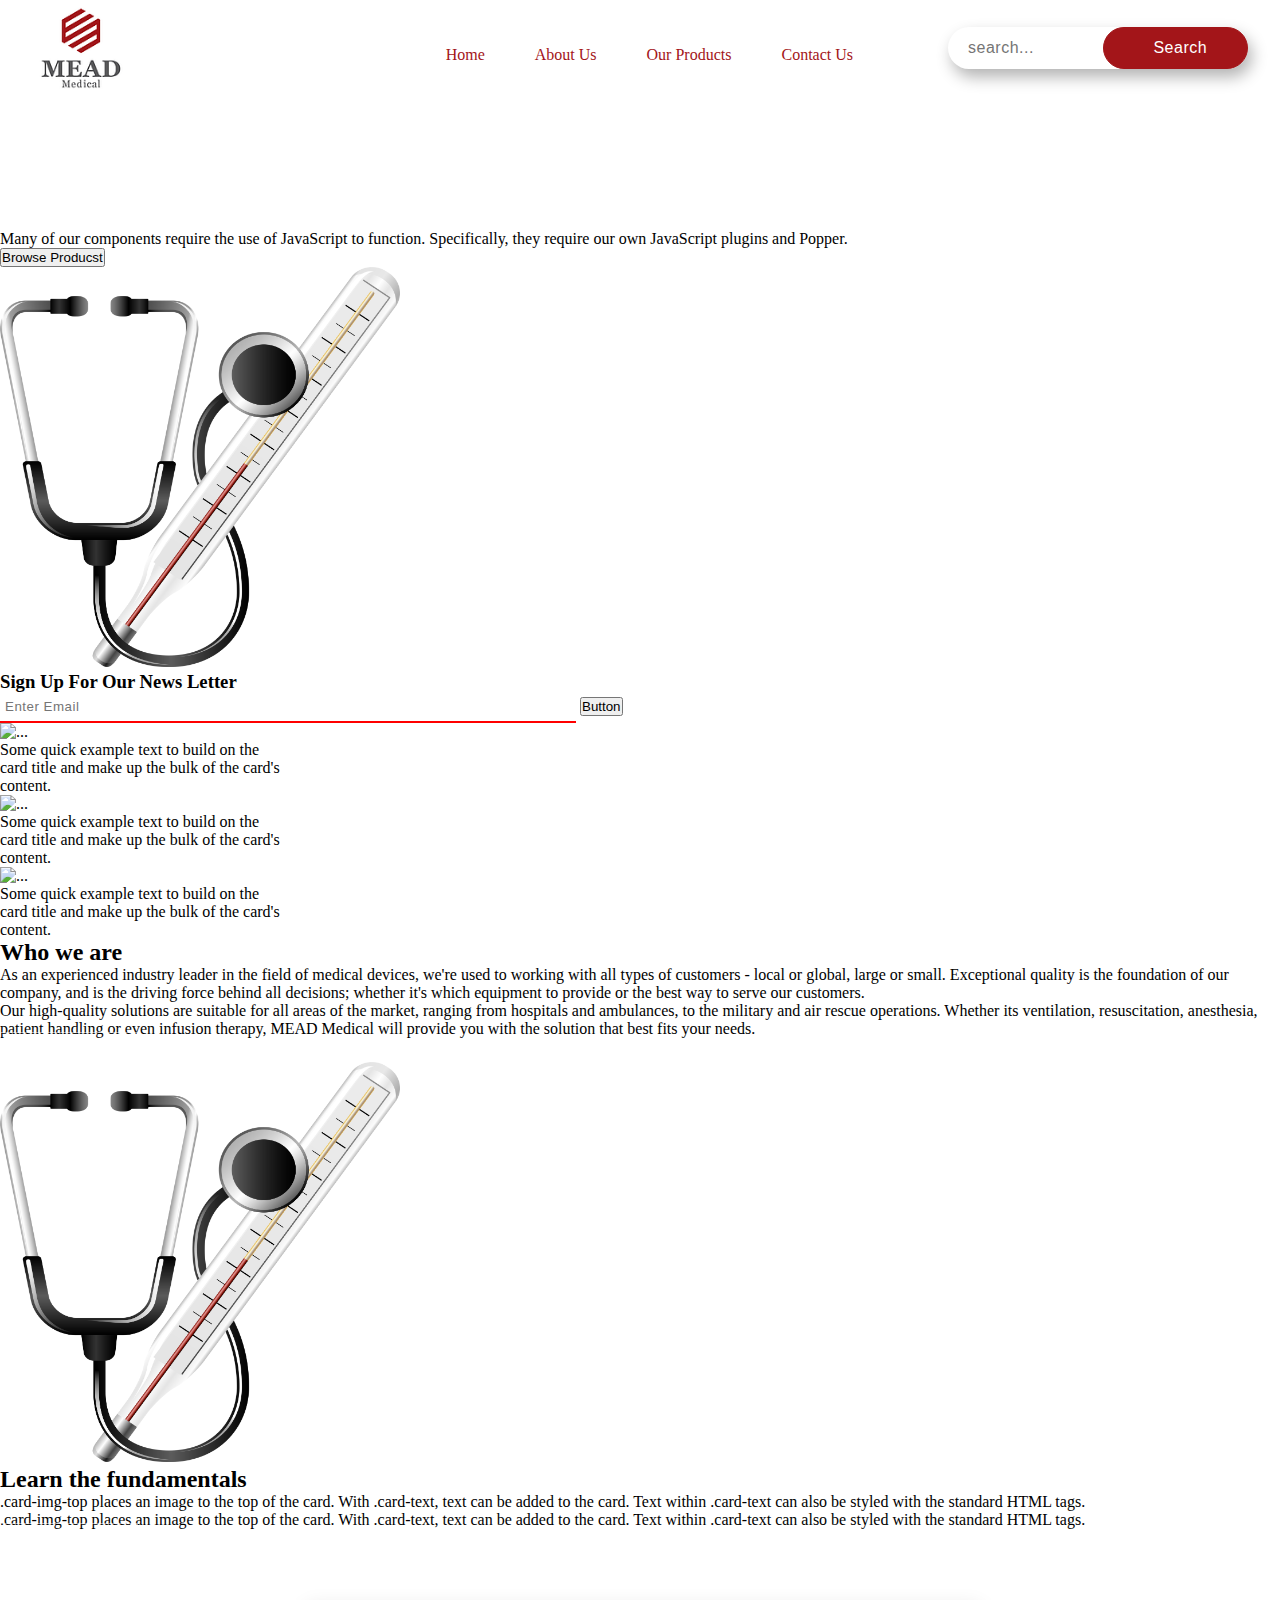
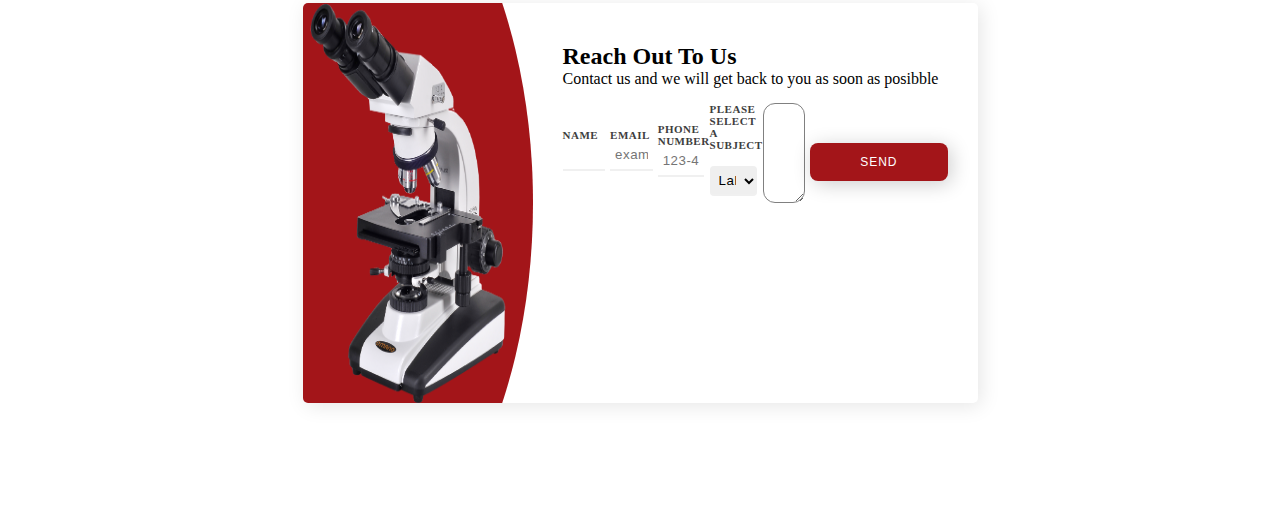
==== index.html @ 1d2eaaf6 "header completed" ====
<!DOCTYPE html>
<html lang="en">
  <head>
    <meta charset="UTF-8" />
    <meta http-equiv="X-UA-Compatible" content="IE=edge" />
    <meta name="viewport" content="width=device-width, initial-scale=1.0" />
    <link
      href="https://cdn.jsdelivr.net/npm/bootstrap@5.1.3/dist/css/bootstrap.min.css"
      rel="stylesheet"
      integrity="sha384-1BmE4kWBq78iYhFldvKuhfTAU6auU8tT94WrHftjDbrCEXSU1oBoqyl2QvZ6jIW3"
      crossorigin="anonymous"
    />
    <link rel="stylesheet" href="style.css" />
    <title>MEAD Medical</title>
  </head>
  <body>
    <div class="flex-row">
      <header>
        <img class="logo" src="mead-logo.webp" alt="" />
        <nav>
          <ul>
            <li>
              <a href="#" title="Hotels">Home</a>
            </li>
            <li>
              <a href="#" title="Flights">About Us</a>
            </li>
            <li>
              <a href="#" title="Tours">Our Products</a>
            </li>
            <li>
              <a href="#" title="Tours">Contact Us</a>
            </li>
          </ul>
          <form class="flex-form">
            <label for="from">
              <i class="ion-location"></i>
            </label>
            <input type="search" placeholder="search..." />
            <input type="submit" value="Search" />
          </form>
        </nav>
      </header>
    </div>

    <!-- <nav class="navbar navbar-expand-lg bg-dark py-1">
      <div class="container">
        
      
        <div class="collapse navbar-collapse" id="navmenu">
          <ul class="navbar-nav ms-auto mx-5 nav-bold">
            <li class="nav-item">
              <a href="#" class="nav-link">Home</a>
            </li>
            <li class="nav-item">
              <a href="#" class="nav-link">Our Product</a>
            </li>
            <li class="nav-item">
              <a href="#" class="nav-link">About Us</a>
            </li>
            <li class="nav-item">
              <a href="#" class="nav-link">Contact Us</a>
            </li>
          </ul>
        </div>
      </div>
    </nav> -->

    <section
      class="bg-dark text-light p-5 p-lg-0 pt-lg-5 text-center text-sm-start"
    >
      <div class="container">
        <div class="d-sm-flex align-items-center justify-content-between">
          <div>
            <h1>
              The leading provider of emergency and diagnostic medical solutions
              in the UAE.
            </h1>
            <p class="lead my-4">
              Many of our components require the use of JavaScript to function.
              Specifically, they require our own JavaScript plugins and Popper.
            </p>
            <button class="btn-primary btn-lg">Browse Producst</button>
          </div>
          <img
            class="img-fluid d-sm-block d-none"
            src="stethoscope.png"
            alt=""
          />
        </div>
      </div>
    </section>

    <section class="bg-primary text-light p-5">
      <div class="container">
        <div class="d-md-flex justify-content-between align-items-center">
          <h3 class="mb-3 md-md-0">Sign Up For Our News Letter</h3>
          <div class="input-group bg-dark btn-lg news-input">
            <input
              type="text"
              class="form-control"
              placeholder="Enter Email"
              aria-label="Recipient's username"
              aria-describedby="button-addon2"
            />
            <button
              class="btn btn-outline-secondary"
              type="button"
              id="button-addon2"
            >
              Button
            </button>
          </div>
        </div>
      </div>
    </section>

    <section class="p-5">
      <div class="d container">
        <div class="d row text-center g-4">
          <div class="d col-md">
            <div class="card" style="width: 18rem">
              <img src="..." class="card-img-top" alt="..." />
              <div class="card-body">
                <p class="card-text">
                  Some quick example text to build on the card title and make up
                  the bulk of the card's content.
                </p>
              </div>
            </div>
          </div>
          <div class="d col-md">
            <div class="card" style="width: 18rem">
              <img src="..." class="card-img-top" alt="..." />
              <div class="card-body">
                <p class="card-text">
                  Some quick example text to build on the card title and make up
                  the bulk of the card's content.
                </p>
              </div>
            </div>
          </div>
          <div class="d col-md">
            <div class="card" style="width: 18rem">
              <img src="..." class="card-img-top" alt="..." />
              <div class="card-body">
                <p class="card-text">
                  Some quick example text to build on the card title and make up
                  the bulk of the card's content.
                </p>
              </div>
            </div>
          </div>
        </div>
      </div>
    </section>

    <section class="p-5">
      <div class="container">
        <div class="row align-items-center text-center justify-content-between">
          <div class="col-md p-5">
            <h2>Who we are</h2>
            <p class="lead">
              As an experienced industry leader in the field of medical devices,
              we're used to working with all types of customers - local or
              global, large or small. Exceptional quality is the foundation of
              our company, and is the driving force behind all decisions;
              whether it's which equipment to provide or the best way to serve
              our customers.
            </p>
            <p class="lead">
              Our high-quality solutions are suitable for all areas of the
              market, ranging from hospitals and ambulances, to the military and
              air rescue operations. Whether its ventilation, resuscitation,
              anesthesia, patient handling or even infusion therapy, MEAD
              Medical will provide you with the solution that best fits your
              needs.
            </p>
            <a href="" class="btn btn-light mt-3">
              <i class="bi bi-chevron-right"> Read more </i>
            </a>
          </div>
        </div>
      </div>
    </section>

    <section class="p-5 bg-dark text-light">
      <div class="container">
        <div class="row align-items-center justify-content-between">
          <div class="col-md">
            <img src="stethoscope.png" alt="" />
          </div>
          <div class="col-md p-5">
            <h2>Learn the fundamentals</h2>
            <p class="lead">
              .card-img-top places an image to the top of the card. With
              .card-text, text can be added to the card. Text within .card-text
              can also be styled with the standard HTML tags.
            </p>
            <p class="lead">
              .card-img-top places an image to the top of the card. With
              .card-text, text can be added to the card. Text within .card-text
              can also be styled with the standard HTML tags.
            </p>
            <a href="" class="btn btn-light mt-3">
              <i class="bi bi-chevron-right"> Read more </i>
            </a>
          </div>
        </div>
      </div>
    </section>

    <section class="contact-us">
      <div class="form-container">
        <div class="form-featured">
          <div class="form-circle"></div>
          <img src="microscope2.png" class="form-product" />
        </div>
        <div class="form-content">
          <h2>Reach Out To Us</h2>
          <p class="lead">
            Contact us and we will get back to you as soon as posibble
          </p>
          <form>
            <ul class="form-list">
              <li class="form-list__row">
                <label>Name</label>
                <input type="text" name="" required="" />
              </li>
              <li class="form-list__row">
                <label>Email</label>
                <input
                  type="text"
                  placeholder="example@example.com"
                  required=""
                />
              </li>
              <li class="form-list__row">
                <label>Phone Number</label>
                <input type="tel" placeholder="123-4567-890" required />
              </li>

              <li class="form-list__row">
                <label>Please select a subject</label>
                <select required="">
                  <option value="">Laboratory</option>
                  <option value="">Ward</option>
                  <option value="">Supply</option>
                </select>
              </li>
              <li>
                <textarea></textarea>
              </li>
              <li>
                <button type="submit" class="button">Send</button>
              </li>
            </ul>
          </form>
        </div>
      </div>
    </section>
    <div class="footer"></div>

    <script
      src="https://cdn.jsdelivr.net/npm/bootstrap@5.1.3/dist/js/bootstrap.bundle.min.js"
      integrity="sha384-ka7Sk0Gln4gmtz2MlQnikT1wXgYsOg+OMhuP+IlRH9sENBO0LRn5q+8nbTov4+1p"
      crossorigin="anonymous"
    ></script>
  </body>
</html>
---- style.css ----
@import url("https://cdn.jsdelivr.net/npm/bootstrap-icons@1.3.0/font/bootstrap-icons.css");

@import "form.css";

* {
  margin: 0;
  padding: 0;
  box-sizing: border-box;
}

/* body::before{
    display: block;
    content: '';
    height: 60px;
} */

.logo {
  width: 100px;
  height: auto;
}

.flex-row {
  width: 95%;
  display: flex;
  align-items: center;
  justify-content: center;
  margin: 0 auto;
}
.flex-col-3 {
  flex-basis: 40%;
}

ul {
  list-style: none;
  display: flex;
  justify-content: center;
  align-items: center;
  margin-top: 15px;
  padding-left: 30px;
}

nav {
  list-style: none;
  display: flex;
  justify-content: space-between;
  align-items: center;
 gap: 70px;
}

a {
  color: #a31519;
  text-decoration: none;
  cursor: pointer;
}

h1 {
  font-size: 3rem;
  font-weight: 700;
  color: #fff;
  margin: 0 0 1.5rem;
}

i {
  font-size: 1.3rem;
}

header {
  width: 100%;
  display: flex;
  justify-content: space-between;
  align-items: center;
  color: #fff;
}


header nav li {
  margin: 0 25px;
}

a.btn {
  color: #fff;
  padding: 10px;
  border: 1px solid rgba(255, 255, 255, 0.5);
  -webkit-transition: all 0.2s;
  -moz-transition: all 0.2s;
  transition: all 0.2s;
}

.flex-form input[type="submit"] {
  background: #a31519;
  border: 1px solid #a31519;
  border-radius: 30px;
  color: #fff;
  cursor: pointer;
}

.flex-form input[type="submit"]:hover {
  background: #d73851;
  border: 1px solid #d73851;
}

.flex-form {
  display: -webkit-box;
  display: flex;
  width: 300px;
  border-radius: 30px;
  box-shadow: 4px 8px 16px rgba(0, 0, 0, 0.3);
}

.flex-form > * {
  border: 0;
  padding: 0 0 0 10px;
  line-height: 40px;
  font-size: 1rem;
  border-radius: 0;
  outline: 0;
  -webkit-appearance: none;
  border-radius: 30px;
}


img {
  width: 400px;
  height: 400px;
}

.button {
  color: #ffffff;
  background-color: #a31519;
  padding: 12px 50px;
  margin-top: 15px;
  font-size: 12px;
  letter-spacing: 1px;
  text-transform: uppercase;
  border: 0;
  border-radius: 8px;
  outline: 0;
  box-shadow: 3px 3px 20px rgba(0, 0, 0, 0.2);
  -webkit-transition: all 0.2s;
  transition: all 0.2s;
}
.button:hover,
.button:active,
.button:focus {
  -webkit-transform: scale(1.1);
  transform: scale(1.1);
  cursor: pointer;
}

textarea,
input,
select {
  width: 90%;
  min-height: 30px;
  padding-left: 5px;
  padding-right: 5px;
  letter-spacing: 0.5px;
  border: 0;
  border-bottom: 2px solid #f0f0f0;
}
input:valid {
  border-color: red;
}
textarea:focus,
input:focus {
  outline: none;
  border-color: #a31519;
}

select {
  border-radius: 4px;
  margin-top: 15px;
}

.form-list {
  padding-left: 0;
  list-style: none;
}
.form-list__row {
  margin-bottom: 10px;
}
.form-list__row label {
  position: relative;
  display: block;
  text-transform: uppercase;
  font-weight: 600;
  font-size: 11px;
  letter-spacing: 0.5px;
  color: #3e3e3e;
  font-weight: bold;
}

.form-list__row--inline {
  display: -ms-flexbox;
  display: -webkit-box;
  display: flex;
  -ms-flex-pack: justify;
  -webkit-box-pack: justify;
  justify-content: space-between;
}
.form-list__row--inline > :first-child {
  -ms-flex: 2;
  -webkit-box-flex: 2;
  flex: 2;
  padding-right: 20px;
}
.form-list__row--inline > :nth-child(2n) {
  -ms-flex: 1;
  -webkit-box-flex: 1;
  flex: 1;
}
.form-list__input-inline {
  display: -ms-flexbox;
  display: -webkit-box;
  display: flex;
  -ms-flex-pack: justify;
  -webkit-box-pack: justify;
  justify-content: space-between;
}
.form-list__input-inline > * {
  width: 70%;
}

.form-container {
  display: -ms-flexbox;
  display: -webkit-box;
  display: flex;
  margin: auto;
  width: 90%;
  min-height: 400px;
  margin-top: 50px;
  margin-bottom: 125px;
  background-color: #fff;
  border-radius: 5px;
  box-shadow: 3px 3px 20px rgba(0, 0, 0, 0.1);
}

.form-featured {
  position: relative;
  -ms-flex: 3;
  -webkit-box-flex: 1;
  flex: 1;
  min-width: 230px;
  padding: 20px;
  overflow: hidden;
  border-top-left-radius: 5px;
  border-bottom-left-radius: 5px;
}

.form-product {
  position: absolute;
  top: 0;
  left: 50%;
  max-width: 85%;
  -webkit-transform: translateX(calc(-50% - 10px));
  transform: translateX(calc(-50% - 10px));
}
.form-content {
  -ms-flex: 3;
  -webkit-box-flex: 3;
  flex: 3;
}

textarea {
  border: 1px solid grey;
  border-radius: 12px;
  height: 100px;
}

@media (min-width: 768px) {
  .news-input {
    width: 50%;
  }
}
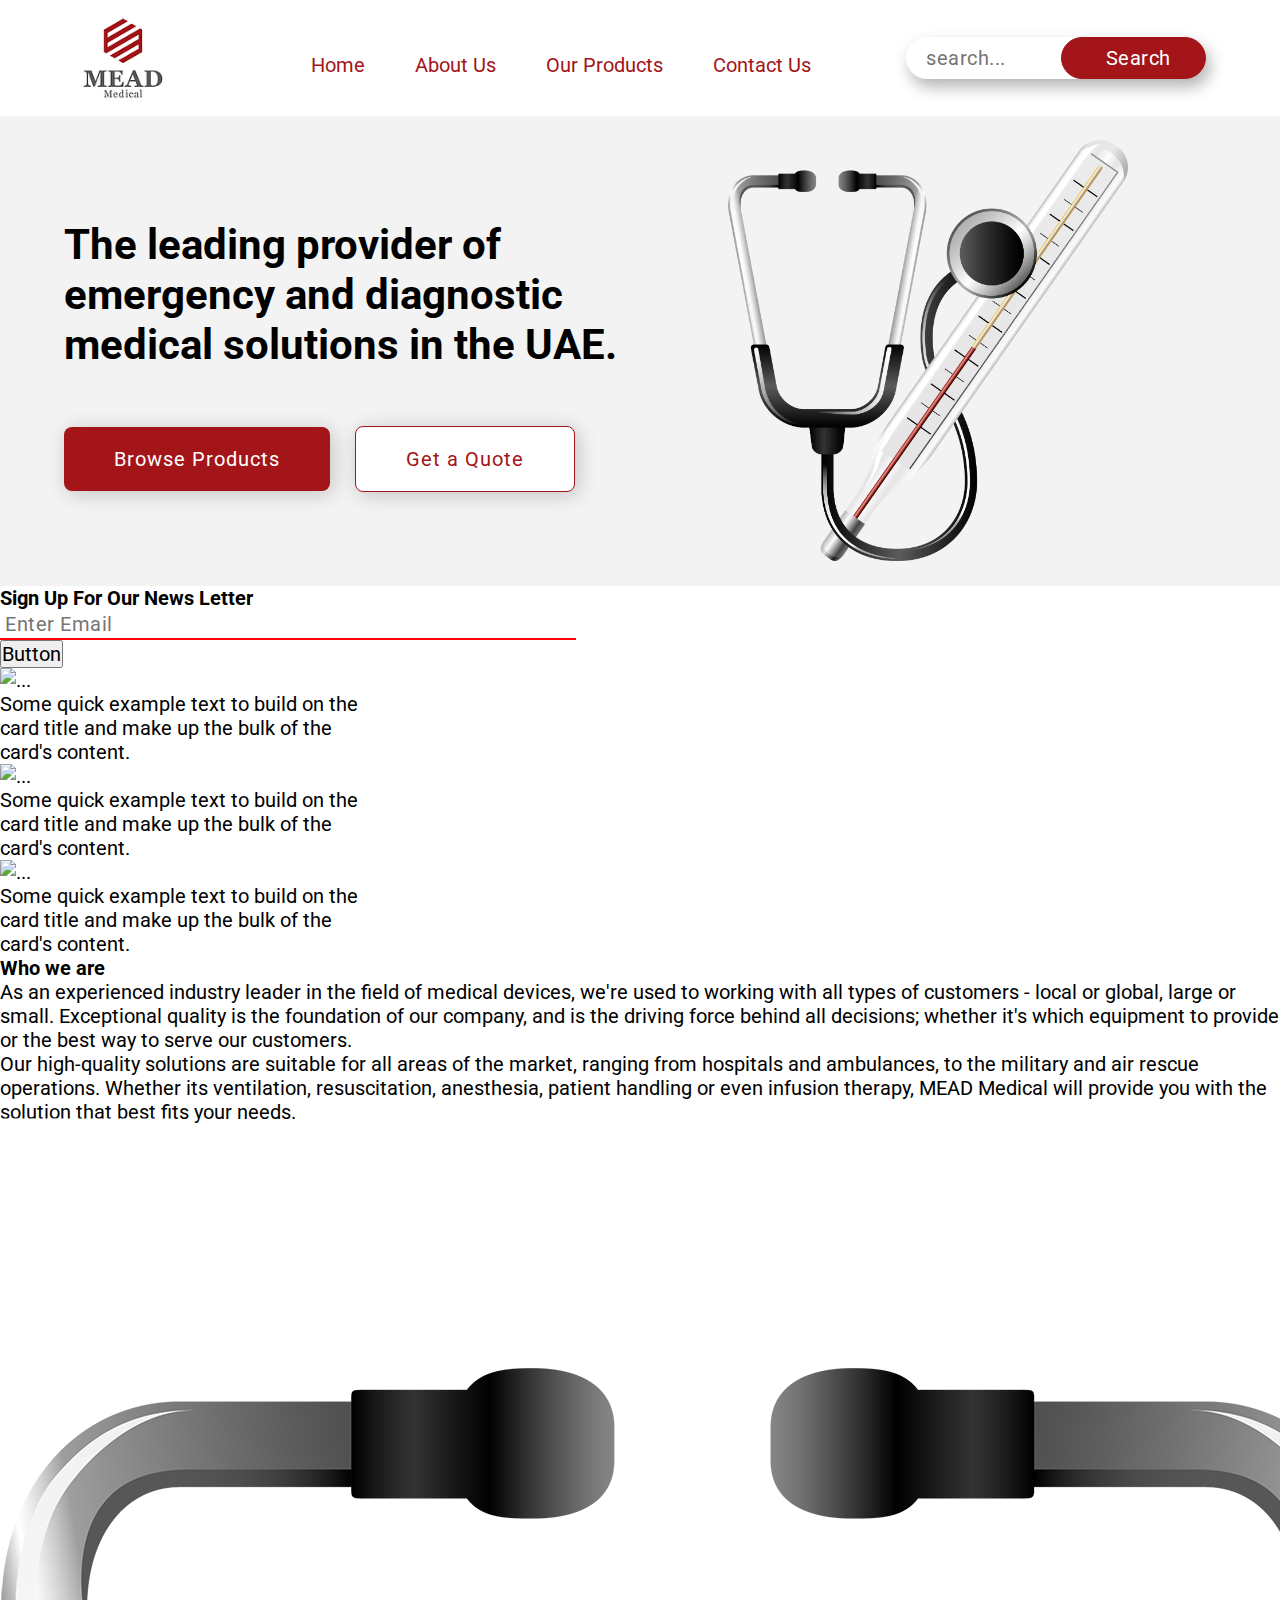
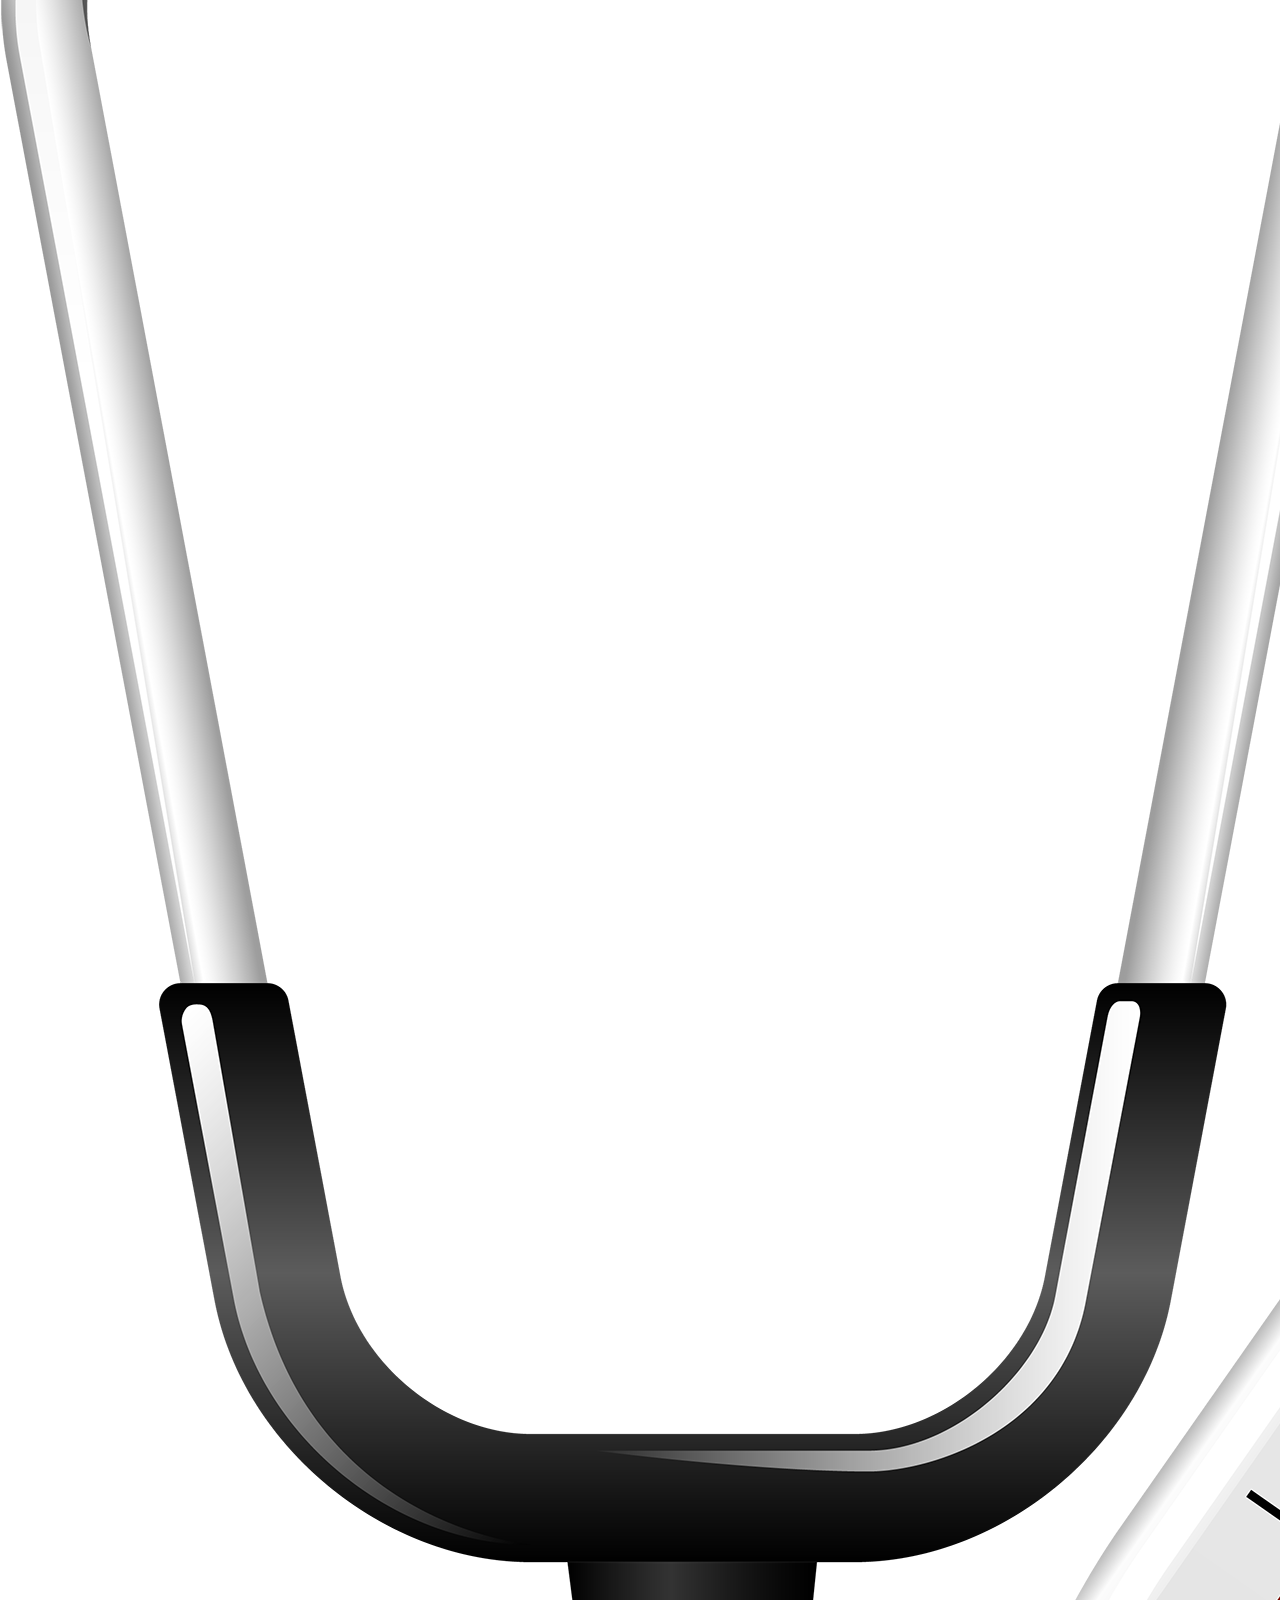
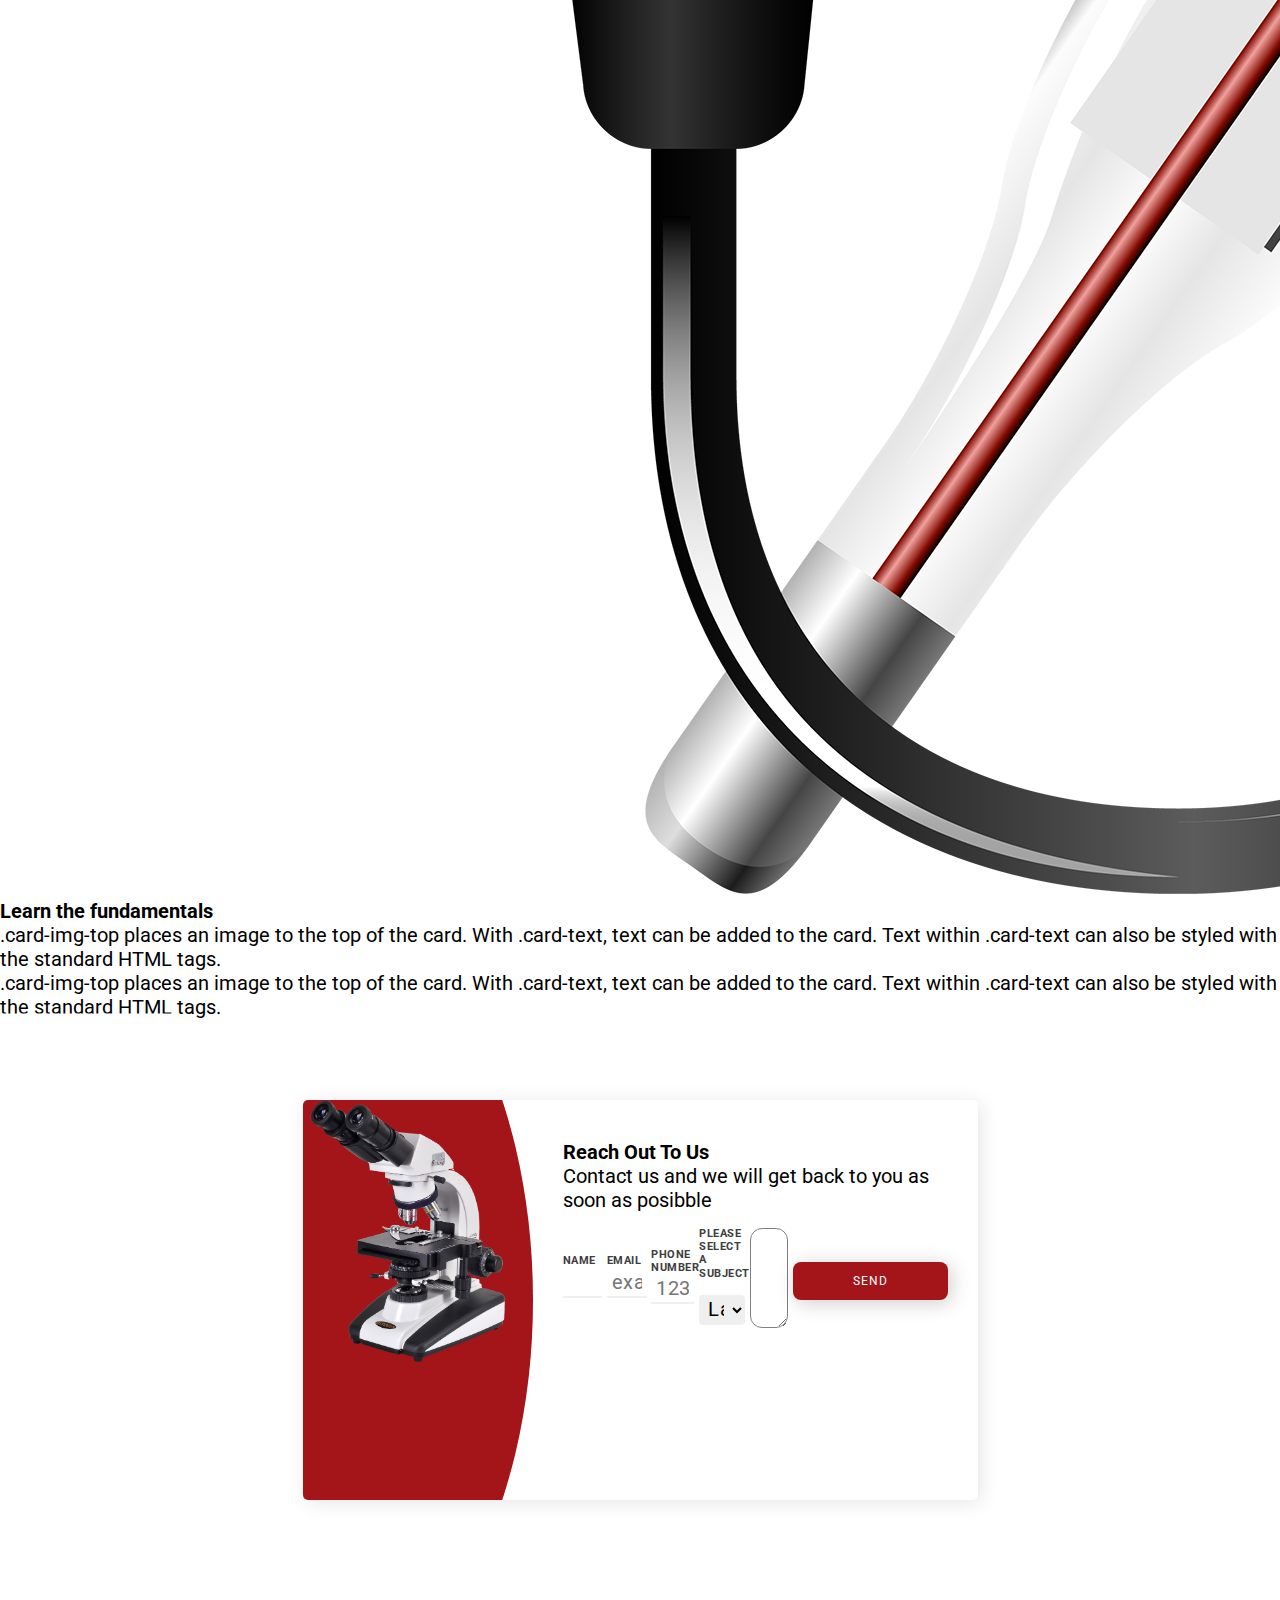
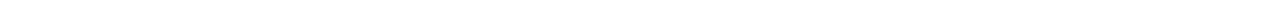
==== commit 7d21081e: "hero completed" ====
--- a/index.html
+++ b/index.html
@@ -4,16 +4,17 @@
     <meta charset="UTF-8" />
     <meta http-equiv="X-UA-Compatible" content="IE=edge" />
     <meta name="viewport" content="width=device-width, initial-scale=1.0" />
-    <link
+    <!-- <link
       href="https://cdn.jsdelivr.net/npm/bootstrap@5.1.3/dist/css/bootstrap.min.css"
       rel="stylesheet"
       integrity="sha384-1BmE4kWBq78iYhFldvKuhfTAU6auU8tT94WrHftjDbrCEXSU1oBoqyl2QvZ6jIW3"
       crossorigin="anonymous"
-    />
+    /> -->
     <link rel="stylesheet" href="style.css" />
     <title>MEAD Medical</title>
   </head>
   <body>
+    <!-- Header -->
     <div class="flex-row">
       <header>
         <img class="logo" src="mead-logo.webp" alt="" />
@@ -43,53 +44,27 @@
       </header>
     </div>
 
-    <!-- <nav class="navbar navbar-expand-lg bg-dark py-1">
-      <div class="container">
+    <!-- Hero -->
+<section class="hero flexed">
+
+    <div class="flex-row">
+      <div class="hero-col-2-left">
+        <h1>
+          The leading provider of emergency and diagnostic medical solutions in
+          the UAE.
+        </h1>
+        <div>
+          <button class="hero-button">Browse Products</button>
+        <button class="hero-button-2">Get a Quote</button>
+        </div>
         
-      
-        <div class="collapse navbar-collapse" id="navmenu">
-          <ul class="navbar-nav ms-auto mx-5 nav-bold">
-            <li class="nav-item">
-              <a href="#" class="nav-link">Home</a>
-            </li>
-            <li class="nav-item">
-              <a href="#" class="nav-link">Our Product</a>
-            </li>
-            <li class="nav-item">
-              <a href="#" class="nav-link">About Us</a>
-            </li>
-            <li class="nav-item">
-              <a href="#" class="nav-link">Contact Us</a>
-            </li>
-          </ul>
-        </div>
-      </div>
-    </nav> -->
-
-    <section
-      class="bg-dark text-light p-5 p-lg-0 pt-lg-5 text-center text-sm-start"
-    >
-      <div class="container">
-        <div class="d-sm-flex align-items-center justify-content-between">
-          <div>
-            <h1>
-              The leading provider of emergency and diagnostic medical solutions
-              in the UAE.
-            </h1>
-            <p class="lead my-4">
-              Many of our components require the use of JavaScript to function.
-              Specifically, they require our own JavaScript plugins and Popper.
-            </p>
-            <button class="btn-primary btn-lg">Browse Producst</button>
-          </div>
-          <img
-            class="img-fluid d-sm-block d-none"
-            src="stethoscope.png"
-            alt=""
-          />
-        </div>
-      </div>
-    </section>
+      </div>
+
+      <div class="col-2">
+        <img class="" src="stethoscope.png" />
+      </div>
+    </div>
+  </section>
 
     <section class="bg-primary text-light p-5">
       <div class="container">
--- a/style.css
+++ b/style.css
@@ -1,11 +1,16 @@
 @import url("https://cdn.jsdelivr.net/npm/bootstrap-icons@1.3.0/font/bootstrap-icons.css");
 
 @import "form.css";
+
+@import url('https://fonts.googleapis.com/css2?family=Roboto:wght@300;400;700&display=swap');
 
 * {
   margin: 0;
   padding: 0;
   box-sizing: border-box;
+  font-size: 20px;
+  font-family: 'Roboto', sans-serif;
+  line-height: 1.2;
 }
 
 /* body::before{
@@ -14,18 +19,25 @@
     height: 60px;
 } */
 
+.flexed{
+  display: flex;
+  justify-content: center;
+  align-items: center;
+}
+
 .logo {
   width: 100px;
   height: auto;
 }
 
 .flex-row {
-  width: 95%;
-  display: flex;
-  align-items: center;
-  justify-content: center;
+  width: 90%;
+  display: flex;
+  align-items: center;
+  justify-content: space-between;
   margin: 0 auto;
 }
+
 .flex-col-3 {
   flex-basis: 40%;
 }
@@ -54,10 +66,9 @@
 }
 
 h1 {
-  font-size: 3rem;
+  font-size: 2.1rem;
   font-weight: 700;
-  color: #fff;
-  margin: 0 0 1.5rem;
+  margin: 10px 0 1.5rem;
 }
 
 i {
@@ -70,6 +81,7 @@
   justify-content: space-between;
   align-items: center;
   color: #fff;
+  padding: 10px;
 }
 
 
@@ -118,30 +130,69 @@
   border-radius: 30px;
 }
 
-
-img {
-  width: 400px;
-  height: 400px;
-}
-
-.button {
+.text-left{
+  align-items: flex-start;
+}
+
+.hero{
+  background-color: #f3f3f3;
+  min-height: 470px;
+}
+.col-2{
+  flex-basis: 50%;
+  display: flex;
+  flex-direction: column;
+  align-items: center;
+  justify-content: center;
+  gap: 10px;
+}
+
+.hero-col-2-left{
+  flex-basis: 50%;
+  display: flex;
+  flex-direction: column;
+  align-items: flex-start;
+  justify-content: center;
+  gap: 10px;
+}
+
+.col-2 img{
+  width: 50%;
+  height: auto;
+  min-width: 400px;
+}
+
+.hero-button {
   color: #ffffff;
   background-color: #a31519;
-  padding: 12px 50px;
+  padding: 20px 50px;
   margin-top: 15px;
-  font-size: 12px;
+  font-size: 1rem;
   letter-spacing: 1px;
-  text-transform: uppercase;
   border: 0;
   border-radius: 8px;
-  outline: 0;
   box-shadow: 3px 3px 20px rgba(0, 0, 0, 0.2);
   -webkit-transition: all 0.2s;
   transition: all 0.2s;
 }
-.button:hover,
-.button:active,
-.button:focus {
+
+.hero-button-2 {
+  color: #A31519;
+  background-color: #fff;
+  padding: 20px 50px;
+  margin-top: 15px;
+  margin-left: 20px;
+  font-size: 1rem;
+  letter-spacing: 1px;
+  border: 1px solid #A31519;
+  border-radius: 8px;
+  box-shadow: 3px 3px 20px rgba(0, 0, 0, 0.2);
+  -webkit-transition: all 0.2s;
+  transition: all 0.2s;
+}
+
+.hero-button:hover,
+.hero-button-2:hover {
   -webkit-transform: scale(1.1);
   transform: scale(1.1);
   cursor: pointer;
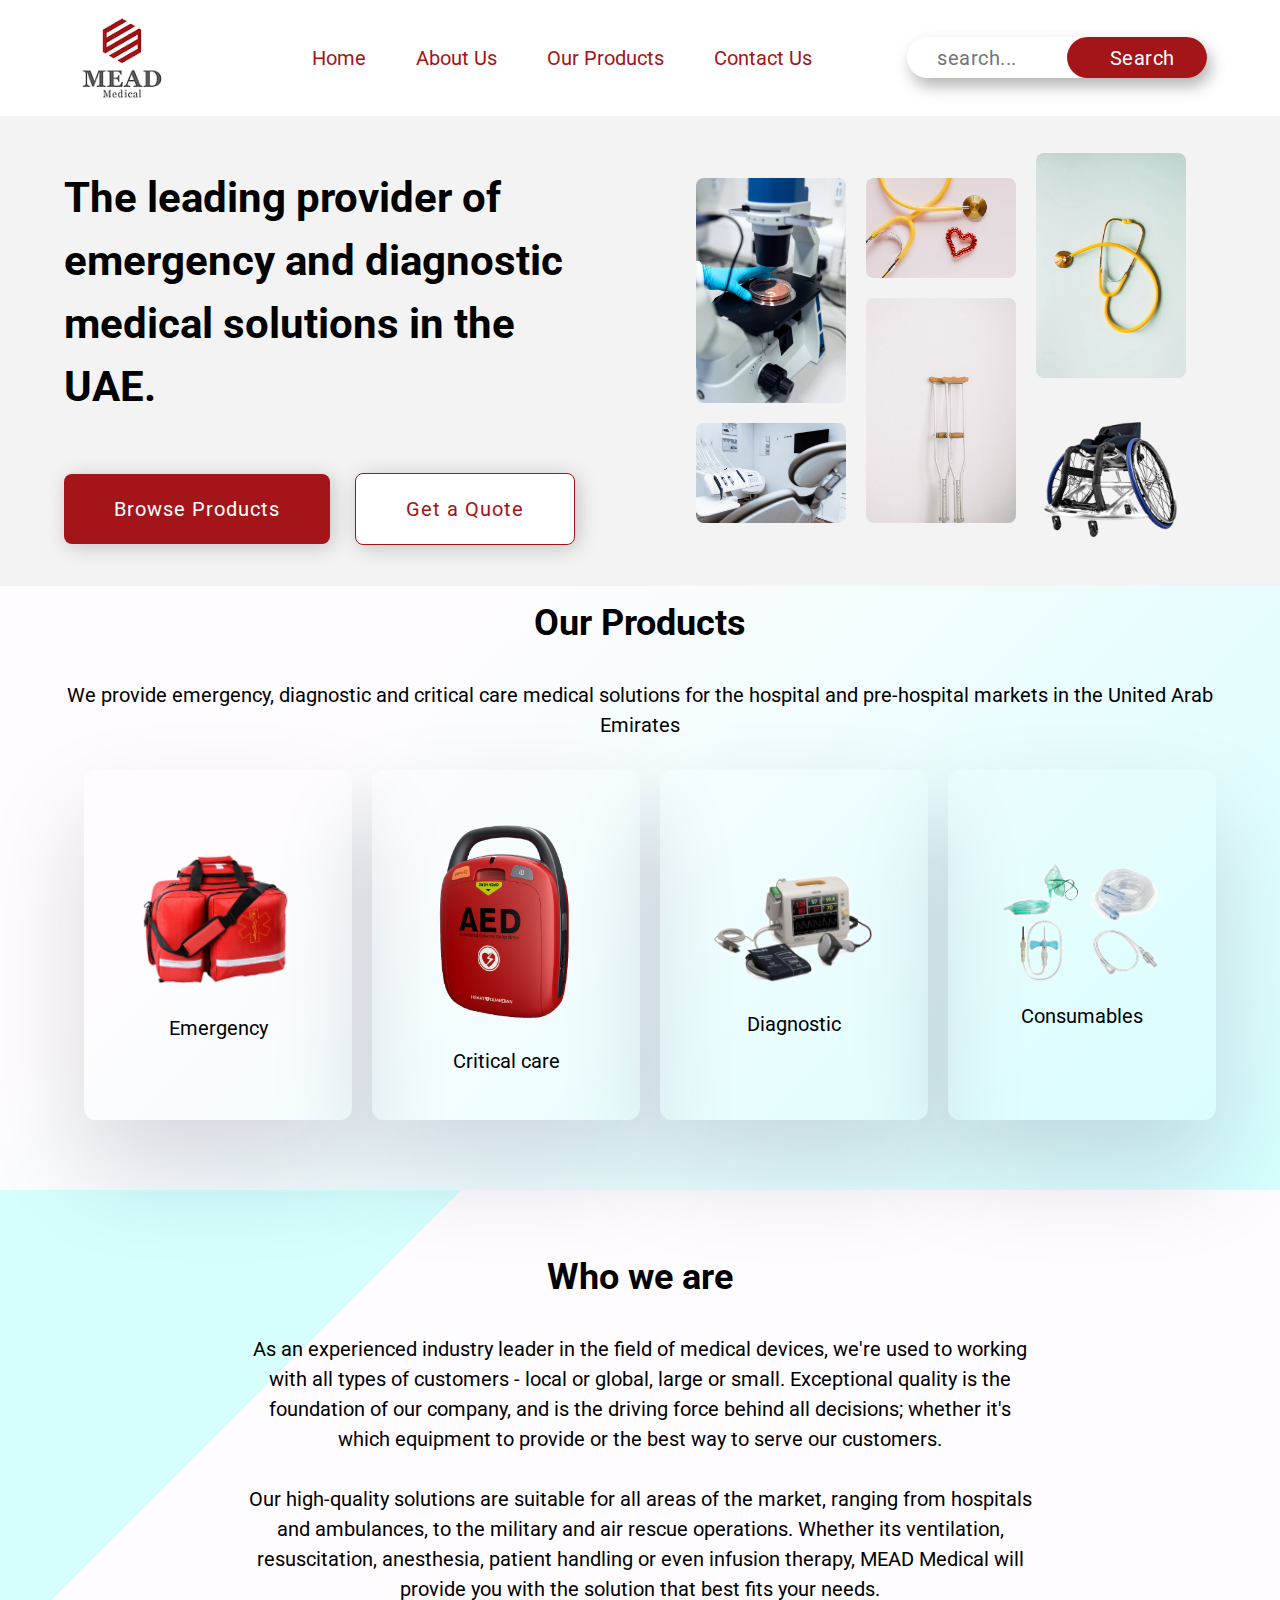
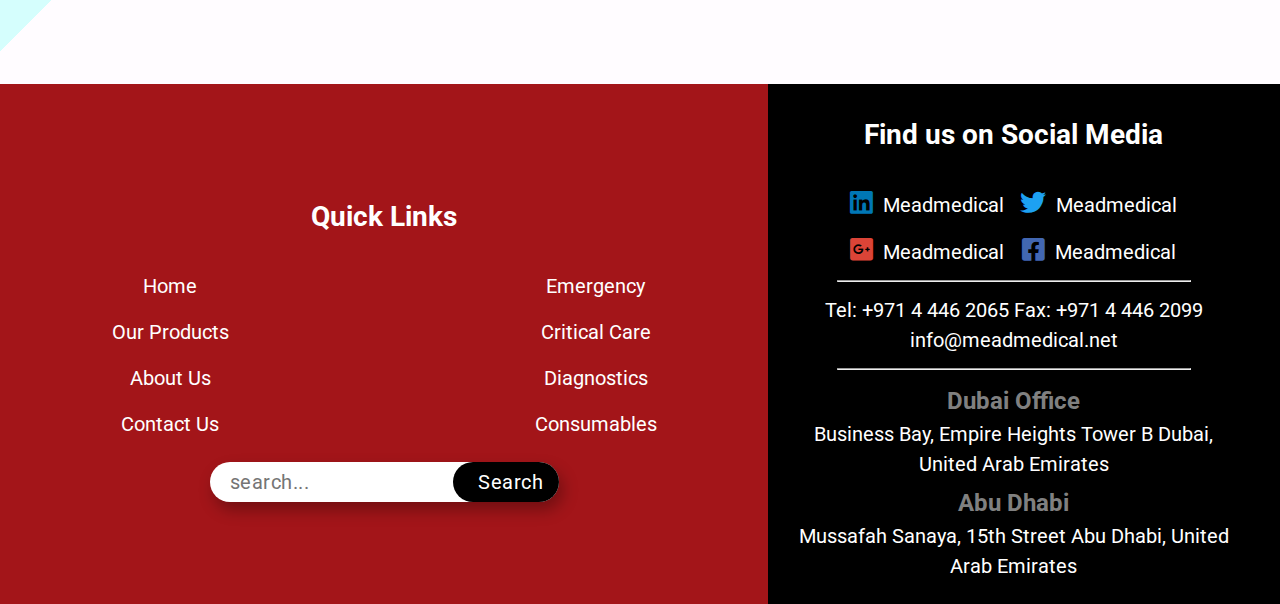
==== commit c9e53b63: "footer completed" ====
--- a/index.html
+++ b/index.html
@@ -4,6 +4,7 @@
     <meta charset="UTF-8" />
     <meta http-equiv="X-UA-Compatible" content="IE=edge" />
     <meta name="viewport" content="width=device-width, initial-scale=1.0" />
+    <link rel="stylesheet" href="https://cdnjs.cloudflare.com/ajax/libs/font-awesome/5.15.4/css/all.min.css" integrity="sha512-1ycn6IcaQQ40/MKBW2W4Rhis/DbILU74C1vSrLJxCq57o941Ym01SwNsOMqvEBFlcgUa6xLiPY/NS5R+E6ztJQ==" crossorigin="anonymous" referrerpolicy="no-referrer" />
     <!-- <link
       href="https://cdn.jsdelivr.net/npm/bootstrap@5.1.3/dist/css/bootstrap.min.css"
       rel="stylesheet"
@@ -15,8 +16,8 @@
   </head>
   <body>
     <!-- Header -->
-    <div class="flex-row">
-      <header>
+    <header>
+      <div class="flex-row">
         <img class="logo" src="mead-logo.webp" alt="" />
         <nav>
           <ul>
@@ -41,151 +42,148 @@
             <input type="submit" value="Search" />
           </form>
         </nav>
-      </header>
+      </div>
+    </header>
+
+    <!-- Hero -->
+    <section class="hero flexed">
+      <div class="flex-row">
+        <div class="hero-col-2-left">
+          <h1>
+            The leading provider of emergency and diagnostic medical solutions
+            in the UAE.
+          </h1>
+          <div>
+            <button class="hero-button">Browse Products</button>
+            <button class="hero-button-2">Get a Quote</button>
+          </div>
+        </div>
+
+        <div class="hero-col-2-right">
+          <div class="hero-col-2-right-image-holder">
+            <img class="" src="microscope.jpeg" />
+            <img class="" src="light.jpeg" />
+          </div>
+          <div class="hero-col-2-right-image-holder">
+            <img class="" src="stethoscope3.jpeg" />
+            <img class="" src="cruches.jpeg" />
+          </div>
+          <div class="hero-col-2-right-image-holder">
+            <img class="" src="stethoscope.webp" />
+            <img class="" src="wheelchair.png" />
+          </div>
+        </div>
+      </div>
+    </section>
+
+    <section class="products">
+      <div class="flex-col">
+        <h2>Our Products</h2>
+        <p>
+          We provide emergency, diagnostic and critical care medical solutions
+          for the hospital and pre-hospital markets in the United Arab Emirates
+        </p>
+      </div>
+      <div class="flex-row">
+        <div class="card">
+          <img src="emergency.png" />
+          <p class="card-text">Emergency</p>
+        </div>
+
+        <div class="card">
+          <img src="critical-care.png" />
+          <p class="card-text">Critical care</p>
+        </div>
+
+        <div class="card">
+          <img src="diagnostics.png" />
+          <p class="card-text">Diagnostic</p>
+        </div>
+
+        <div class="card">
+          <img src="consumables.png" />
+          <p class="card-text">Consumables</p>
+        </div>
+      </div>
+    </section>
+
+    <section class="who-we-are">
+      <div class="flex-col text-center">
+        <h2>Who we are</h2>
+        <p>
+          As an experienced industry leader in the field of medical devices,
+          we're used to working with all types of customers - local or global,
+          large or small. Exceptional quality is the foundation of our company,
+          and is the driving force behind all decisions; whether it's which
+          equipment to provide or the best way to serve our customers.
+        </p>
+        <p>
+          Our high-quality solutions are suitable for all areas of the market,
+          ranging from hospitals and ambulances, to the military and air rescue
+          operations. Whether its ventilation, resuscitation, anesthesia,
+          patient handling or even infusion therapy, MEAD Medical will provide
+          you with the solution that best fits your needs.
+        </p>
+      </div>
+    </section>
+
+    <div class="footer">
+      <div class="footer-left">
+        <div class="flex-col">
+          <h3>Quick Links</h3>
+          <div class="footer-row">
+            <div class="footer-col">
+              <p>Home</p>
+              <p>Our Products</p>
+              <p>About Us</p>
+              <p>Contact Us</p>
+            </div>
+            <div class="footer-col">
+              <p>Emergency</p>
+              <p>Critical Care</p>
+              <p>Diagnostics</p>
+              <p>Consumables</p>
+            </div>
+          </div>
+          <div class="footer-col">
+            <form class="footer-form">
+              <label for="footer-from">
+              </label>
+              <input type="search" placeholder="search..." />
+              <input type="submit" value="Search" />
+            </form>
+          </div>
+        </div>
+      </div>
+      <div class="footer-right">
+        <div class="flex-col">
+          <h3>Find us on Social Media</h3>
+          <div class="footer-row">
+            <div class="footer-col">
+              <p><i class="fab fa-linkedin linkedin"></i>Meadmedical</p>
+              <p><i class="fab fa-google-plus-square google"></i>Meadmedical</p>
+            </div>
+            <div class="footer-col">
+              <p><i class="fab fa-twitter twitter"></i>Meadmedical</p>
+              <p><i class="fab fa-facebook-square facebook"></i>Meadmedical</p>
+            </div>
+          </div>
+          <hr>
+          <p>Tel: +971 4 446 2065 Fax: +971 4 446 2099<br> info@meadmedical.net</p><hr>
+          <p>
+            <span>Dubai Office</span> <br>
+            Business Bay, Empire Heights Tower B Dubai, United Arab
+            Emirates
+          </p>
+          <p>
+            <span>Abu Dhabi </span> <br>Mussafah Sanaya, 15th Street Abu Dhabi, United Arab
+            Emirates
+          </p>
+        </div>
+      </div>
     </div>
 
-    <!-- Hero -->
-<section class="hero flexed">
-
-    <div class="flex-row">
-      <div class="hero-col-2-left">
-        <h1>
-          The leading provider of emergency and diagnostic medical solutions in
-          the UAE.
-        </h1>
-        <div>
-          <button class="hero-button">Browse Products</button>
-        <button class="hero-button-2">Get a Quote</button>
-        </div>
-        
-      </div>
-
-      <div class="col-2">
-        <img class="" src="stethoscope.png" />
-      </div>
-    </div>
-  </section>
-
-    <section class="bg-primary text-light p-5">
-      <div class="container">
-        <div class="d-md-flex justify-content-between align-items-center">
-          <h3 class="mb-3 md-md-0">Sign Up For Our News Letter</h3>
-          <div class="input-group bg-dark btn-lg news-input">
-            <input
-              type="text"
-              class="form-control"
-              placeholder="Enter Email"
-              aria-label="Recipient's username"
-              aria-describedby="button-addon2"
-            />
-            <button
-              class="btn btn-outline-secondary"
-              type="button"
-              id="button-addon2"
-            >
-              Button
-            </button>
-          </div>
-        </div>
-      </div>
-    </section>
-
-    <section class="p-5">
-      <div class="d container">
-        <div class="d row text-center g-4">
-          <div class="d col-md">
-            <div class="card" style="width: 18rem">
-              <img src="..." class="card-img-top" alt="..." />
-              <div class="card-body">
-                <p class="card-text">
-                  Some quick example text to build on the card title and make up
-                  the bulk of the card's content.
-                </p>
-              </div>
-            </div>
-          </div>
-          <div class="d col-md">
-            <div class="card" style="width: 18rem">
-              <img src="..." class="card-img-top" alt="..." />
-              <div class="card-body">
-                <p class="card-text">
-                  Some quick example text to build on the card title and make up
-                  the bulk of the card's content.
-                </p>
-              </div>
-            </div>
-          </div>
-          <div class="d col-md">
-            <div class="card" style="width: 18rem">
-              <img src="..." class="card-img-top" alt="..." />
-              <div class="card-body">
-                <p class="card-text">
-                  Some quick example text to build on the card title and make up
-                  the bulk of the card's content.
-                </p>
-              </div>
-            </div>
-          </div>
-        </div>
-      </div>
-    </section>
-
-    <section class="p-5">
-      <div class="container">
-        <div class="row align-items-center text-center justify-content-between">
-          <div class="col-md p-5">
-            <h2>Who we are</h2>
-            <p class="lead">
-              As an experienced industry leader in the field of medical devices,
-              we're used to working with all types of customers - local or
-              global, large or small. Exceptional quality is the foundation of
-              our company, and is the driving force behind all decisions;
-              whether it's which equipment to provide or the best way to serve
-              our customers.
-            </p>
-            <p class="lead">
-              Our high-quality solutions are suitable for all areas of the
-              market, ranging from hospitals and ambulances, to the military and
-              air rescue operations. Whether its ventilation, resuscitation,
-              anesthesia, patient handling or even infusion therapy, MEAD
-              Medical will provide you with the solution that best fits your
-              needs.
-            </p>
-            <a href="" class="btn btn-light mt-3">
-              <i class="bi bi-chevron-right"> Read more </i>
-            </a>
-          </div>
-        </div>
-      </div>
-    </section>
-
-    <section class="p-5 bg-dark text-light">
-      <div class="container">
-        <div class="row align-items-center justify-content-between">
-          <div class="col-md">
-            <img src="stethoscope.png" alt="" />
-          </div>
-          <div class="col-md p-5">
-            <h2>Learn the fundamentals</h2>
-            <p class="lead">
-              .card-img-top places an image to the top of the card. With
-              .card-text, text can be added to the card. Text within .card-text
-              can also be styled with the standard HTML tags.
-            </p>
-            <p class="lead">
-              .card-img-top places an image to the top of the card. With
-              .card-text, text can be added to the card. Text within .card-text
-              can also be styled with the standard HTML tags.
-            </p>
-            <a href="" class="btn btn-light mt-3">
-              <i class="bi bi-chevron-right"> Read more </i>
-            </a>
-          </div>
-        </div>
-      </div>
-    </section>
-
-    <section class="contact-us">
+    <!-- <section class="contact-us">
       <div class="form-container">
         <div class="form-featured">
           <div class="form-circle"></div>
@@ -233,7 +231,7 @@
           </form>
         </div>
       </div>
-    </section>
+    </section> -->
     <div class="footer"></div>
 
     <script
--- a/style.css
+++ b/style.css
@@ -2,16 +2,20 @@
 
 @import "form.css";
 
-@import url('https://fonts.googleapis.com/css2?family=Roboto:wght@300;400;700&display=swap');
+@import url("https://fonts.googleapis.com/css2?family=Roboto:wght@300;400;700&display=swap");
 
 * {
   margin: 0;
   padding: 0;
   box-sizing: border-box;
   font-size: 20px;
-  font-family: 'Roboto', sans-serif;
-  line-height: 1.2;
-}
+  font-family: "Roboto", sans-serif;
+  line-height: 1.5;
+}
+/* 
+body{
+  background: linear-gradient(90deg, #e3ffe7 0%, #d9e7ff 100%);
+} */
 
 /* body::before{
     display: block;
@@ -19,10 +23,13 @@
     height: 60px;
 } */
 
-.flexed{
-  display: flex;
-  justify-content: center;
-  align-items: center;
+header {
+  width: 100%;
+  display: flex;
+  justify-content: space-between;
+  align-items: center;
+  color: #fff;
+  padding: 10px;
 }
 
 .logo {
@@ -30,24 +37,11 @@
   height: auto;
 }
 
-.flex-row {
-  width: 90%;
-  display: flex;
-  align-items: center;
-  justify-content: space-between;
-  margin: 0 auto;
-}
-
-.flex-col-3 {
-  flex-basis: 40%;
-}
-
 ul {
   list-style: none;
   display: flex;
   justify-content: center;
   align-items: center;
-  margin-top: 15px;
   padding-left: 30px;
 }
 
@@ -56,7 +50,7 @@
   display: flex;
   justify-content: space-between;
   align-items: center;
- gap: 70px;
+  gap: 70px;
 }
 
 a {
@@ -71,36 +65,63 @@
   margin: 10px 0 1.5rem;
 }
 
+h2 {
+  font-size: 1.8rem;
+  font-weight: 700;
+  margin: 10px 0 1.5rem;
+}
+
+h3{
+  font-size: 1.4rem;
+  font-weight: 700;
+  margin: 10px 0 1.5rem;
+}
+
 i {
   font-size: 1.3rem;
 }
 
-header {
-  width: 100%;
-  display: flex;
-  justify-content: space-between;
-  align-items: center;
-  color: #fff;
-  padding: 10px;
-}
-
+p {
+  margin-bottom: 30px;
+}
+
+.flex-row {
+  width: 90%;
+  display: flex;
+  align-items: center;
+  justify-content: center;
+  margin: 0 auto;
+}
+
+header .flex-row {
+  justify-content: space-between;
+}
+
+.flex-col {
+  width: 90%;
+  display: flex;
+  flex-direction: column;
+  align-items: center;
+  justify-content: space-between;
+  margin: 0 auto;
+}
+
+.flexed {
+  display: flex;
+  justify-content: center;
+  align-items: center;
+}
+
+.text-center {
+  text-align: center;
+}
 
 header nav li {
   margin: 0 25px;
 }
 
-a.btn {
-  color: #fff;
-  padding: 10px;
-  border: 1px solid rgba(255, 255, 255, 0.5);
-  -webkit-transition: all 0.2s;
-  -moz-transition: all 0.2s;
-  transition: all 0.2s;
-}
-
 .flex-form input[type="submit"] {
   background: #a31519;
-  border: 1px solid #a31519;
   border-radius: 30px;
   color: #fff;
   cursor: pointer;
@@ -108,7 +129,6 @@
 
 .flex-form input[type="submit"]:hover {
   background: #d73851;
-  border: 1px solid #d73851;
 }
 
 .flex-form {
@@ -130,15 +150,15 @@
   border-radius: 30px;
 }
 
-.text-left{
+.text-left {
   align-items: flex-start;
 }
 
-.hero{
+.hero {
   background-color: #f3f3f3;
   min-height: 470px;
 }
-.col-2{
+.col-2 {
   flex-basis: 50%;
   display: flex;
   flex-direction: column;
@@ -147,7 +167,7 @@
   gap: 10px;
 }
 
-.hero-col-2-left{
+.hero-col-2-left {
   flex-basis: 50%;
   display: flex;
   flex-direction: column;
@@ -156,10 +176,30 @@
   gap: 10px;
 }
 
-.col-2 img{
-  width: 50%;
+.hero-col-2-right {
+  flex-basis: 50%;
+  display: flex;
+  flex-direction: row;
+  align-items: center;
+  justify-content: center;
+  height: 400px;
+  margin-left: 50px;
+  gap: 20px;
+}
+
+.hero-col-2-right-image-holder {
+  display: flex;
+  flex-direction: column;
+  justify-content: space-between;
+  align-items: center;
+  width: 150px;
+  gap: 20px;
+}
+
+.hero-col-2-right img {
+  width: 100%;
   height: auto;
-  min-width: 400px;
+  border-radius: 8px;
 }
 
 .hero-button {
@@ -177,14 +217,14 @@
 }
 
 .hero-button-2 {
-  color: #A31519;
+  color: #a31519;
   background-color: #fff;
   padding: 20px 50px;
   margin-top: 15px;
   margin-left: 20px;
   font-size: 1rem;
   letter-spacing: 1px;
-  border: 1px solid #A31519;
+  border: 1px solid #a31519;
   border-radius: 8px;
   box-shadow: 3px 3px 20px rgba(0, 0, 0, 0.2);
   -webkit-transition: all 0.2s;
@@ -196,6 +236,153 @@
   -webkit-transform: scale(1.1);
   transform: scale(1.1);
   cursor: pointer;
+}
+
+.products {
+  text-align: center;
+  background-color: #d5fefd;
+  background-image: linear-gradient(315deg, #d5fefd 0%, #fffcff 74%);
+}
+
+.card {
+  display: flex;
+  flex-direction: column;
+  align-items: center;
+  justify-content: center;
+  gap: 10px;
+  width: 300px;
+  height: 350px;
+  margin-left: 20px;
+  margin-bottom: 70px;
+  box-shadow: rgba(17, 12, 46, 0.15) 0px 48px 100px 0px;
+  border-radius: 12px;
+}
+
+.card img {
+  width: 60%;
+  margin-top: 30px;
+  margin-bottom: 10px;
+}
+
+.who-we-are {
+  background-color: #d5fefd;
+  background-image: linear-gradient(315deg, #fffcff 74%, #d5fefd 0%);
+}
+
+.who-we-are .flex-col {
+  width: 70%;
+  padding: 50px;
+}
+
+.footer {
+  display: flex;
+  text-align: center;
+}
+
+.footer-left {
+  background-color: #a31519;
+  width: 60%;
+  display: flex;
+  flex-direction: column;
+  color: white;
+  padding: 20px;
+  justify-content: center;
+}
+
+.footer-right {
+  background-color: black;
+  display: flex;
+  flex-direction: column;
+  width: 40%;
+  color: white;
+  padding: 20px 20px 20px 0;
+}
+
+.footer-col {
+  display: flex;
+  flex-direction: column;
+  gap: 10px;
+  justify-content: center;
+  align-items: center;
+}
+
+.footer-row {
+  display: flex;
+  gap: 10px;
+  justify-content: center;
+  align-items: center;
+  margin: 0 auto;
+}
+
+.footer-left .footer-row{
+  gap: 300px
+}
+
+.footer-col p{
+  margin-right: 300px;
+}
+.footer p {
+  margin: 3px;
+}
+
+hr{
+  color: white;
+  width: 80%;
+  margin: 10px;
+}
+
+span{
+  color: grey;
+  font-weight: bold;
+  font-size: 1.2rem;
+}
+
+i{
+  margin-right: 10px;
+}
+
+.facebook{
+  color: #4267B2;
+}
+
+.linkedin{
+  color: #0077b5;
+}
+.twitter{
+  color: #1DA1F2
+}
+
+.google{
+  color: #DB4437;
+}
+
+.footer-form input[type="submit"] {
+  background: #000;
+  border-radius: 30px;
+  color: #fff;
+  cursor: pointer;
+  width: 40%;
+}
+
+.footer-form {
+  display: -webkit-box;
+  display: flex;
+  width: 100%;
+  border-radius: 30px;
+  box-shadow: 4px 8px 16px rgba(0, 0, 0, 0.3);
+  background: white;
+  margin-top: 20px;
+}
+
+.footer-form > * {
+  border: 0;
+  padding: 0 0 0 10px;
+  line-height: 40px;
+  font-size: 1rem;
+  border-radius: 0;
+  outline: 0;
+  -webkit-appearance: none;
+  border-radius: 30px;
 }
 
 textarea,
@@ -209,9 +396,7 @@
   border: 0;
   border-bottom: 2px solid #f0f0f0;
 }
-input:valid {
-  border-color: red;
-}
+
 textarea:focus,
 input:focus {
   outline: none;
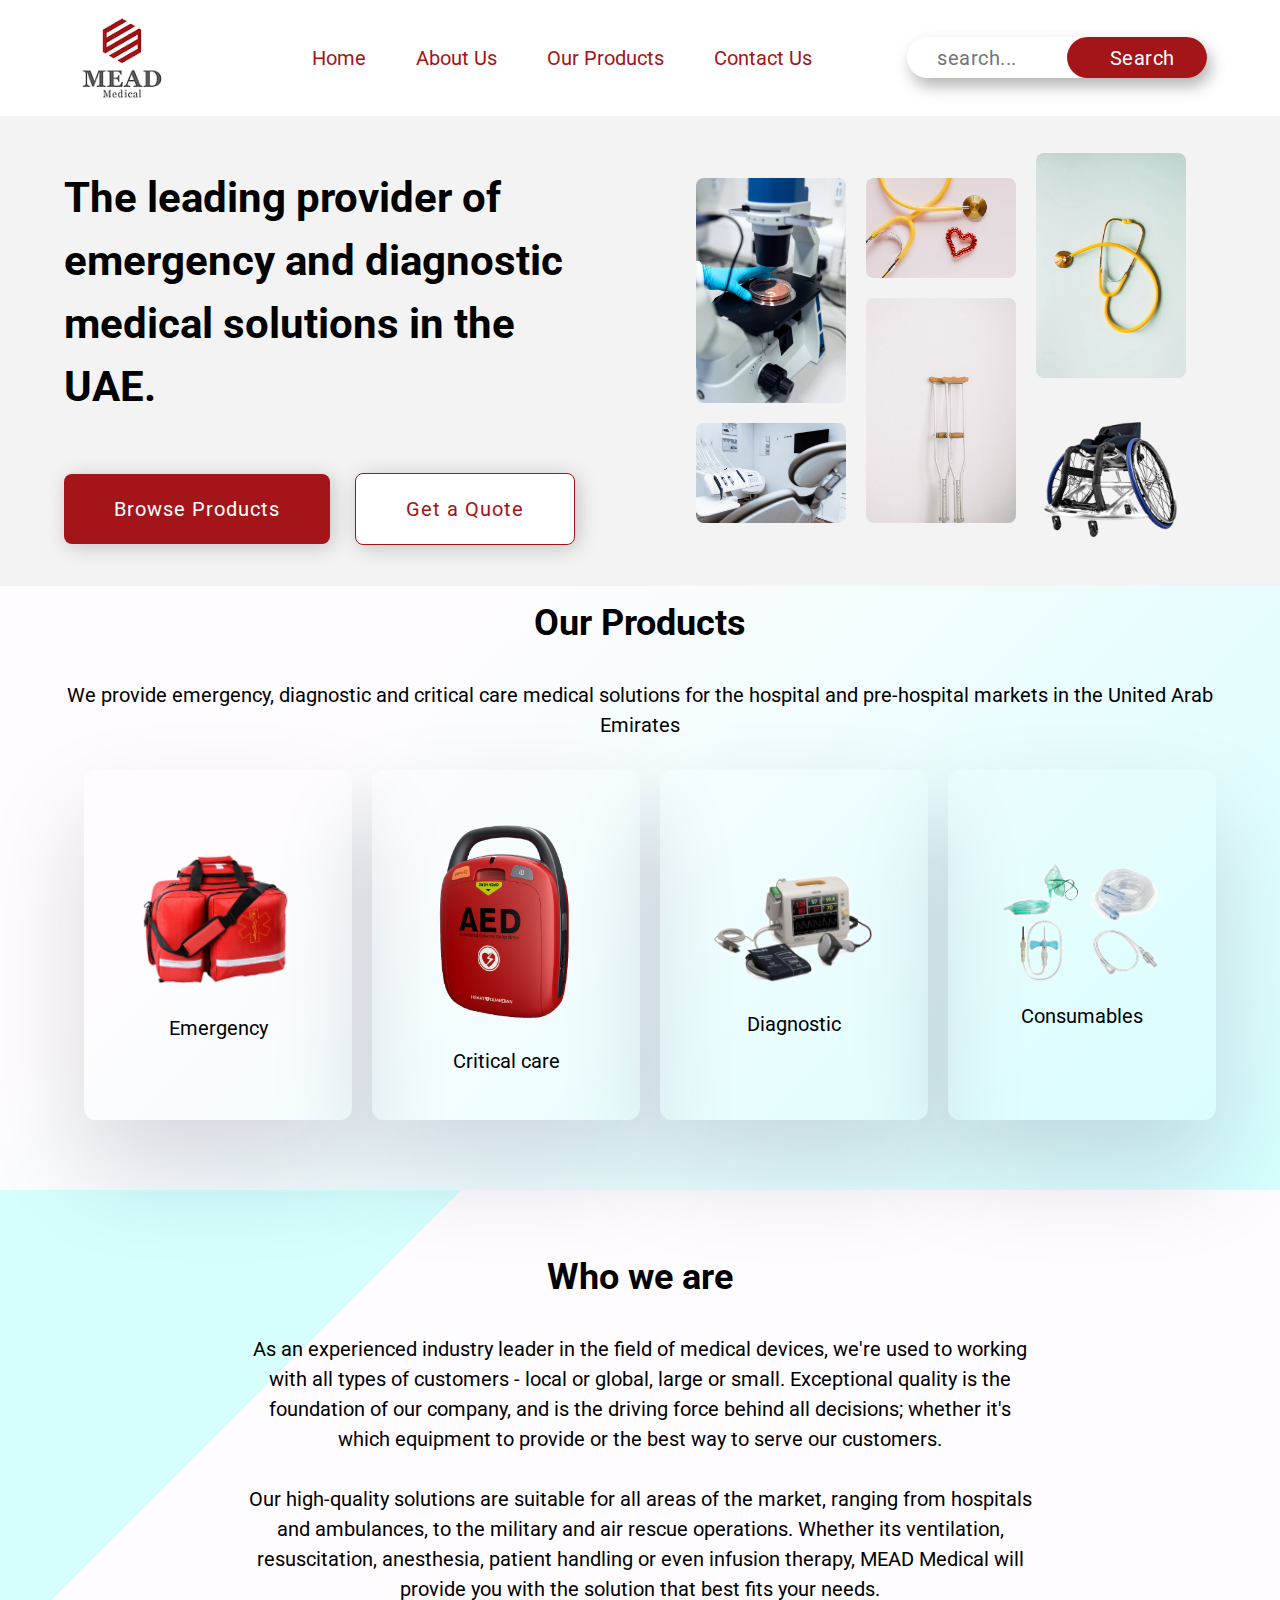
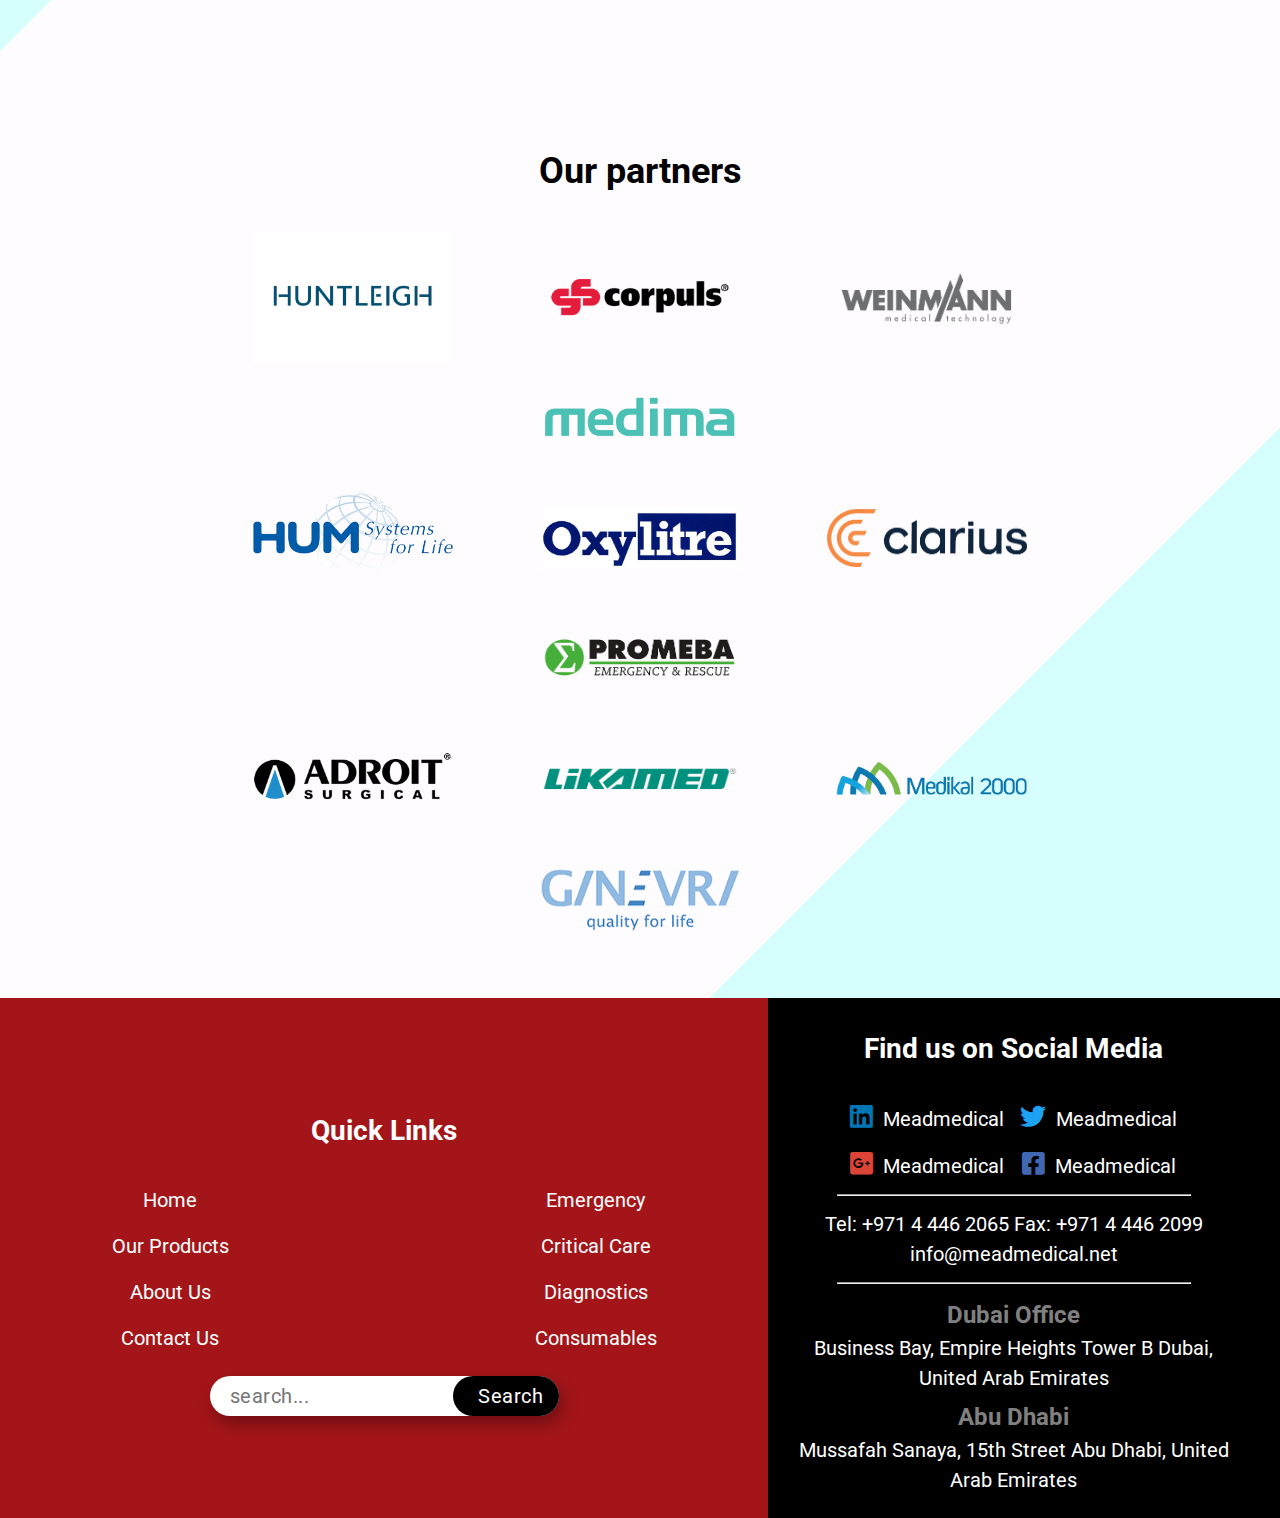
==== commit dc874c75: "footer completed" ====
--- a/index.html
+++ b/index.html
@@ -127,6 +127,58 @@
       </div>
     </section>
 
+    <section class="our-partners">
+      <div class="flex-col text-center">
+        <h2>Our partners</h2>
+        <div class="image-row">
+          <div class="partner-image">
+            <img src="huntleigh.jpg" alt="">
+          </div>
+          <div class="partner-image">
+            <img src="corpuls.png" alt="">
+          </div>
+          <div class="partner-image">
+            <img src="weinmann.png" alt="">
+          </div>
+          <div class="partner-image">
+            <img src="medima.png" alt="">
+          </div>
+        </div>
+        
+        <div class="image-row">
+          <div class="partner-image">
+            <img src="hum.png" alt="">
+          </div>
+          <div class="partner-image">
+            <img src="oxylitre.webp" alt="">
+          </div>
+          <div class="partner-image">
+            <img src="clarius.webp" alt="">
+          </div>
+          <div class="partner-image">
+            <img src="promeba.png" alt="">
+          </div>
+        </div>
+
+        <div class="image-row">
+          <div class="partner-image">
+            <img src="adroit.png" alt="">
+          </div>
+          <div class="partner-image">
+            <img src="likamed.png" alt="">
+          </div>
+          <div class="partner-image">
+            <img src="medikal.png" alt="">
+          </div>
+          <div class="partner-image">
+            <img src="ginevri.png" alt="">
+          </div>
+        </div>
+
+      </div>
+    </section>
+
+
     <div class="footer">
       <div class="footer-left">
         <div class="flex-col">
--- a/style.css
+++ b/style.css
@@ -269,9 +269,43 @@
   background-image: linear-gradient(315deg, #fffcff 74%, #d5fefd 0%);
 }
 
-.who-we-are .flex-col {
+.who-we-are .flex-col{
   width: 70%;
   padding: 50px;
+}
+
+.our-partners {
+  background-color: #d5fefd;
+  background-image: linear-gradient(135deg, #fffcff 74%, #d5fefd 0%);
+}
+
+.our-partners .flex-col {
+  width: 90%;
+  padding: 50px;
+  gap: 20px;
+}
+
+.image-row{
+  width: 80%;
+  display: flex;
+  gap: 20px;
+  justify-content: center;
+  align-items: center;
+  flex-wrap: wrap;
+}
+
+.partner-image{
+  width: 200px;
+  height: 100px;
+  margin: 0 auto;
+  display: flex;
+  align-items: center;
+  justify-content: center;
+}
+
+.partner-image img{
+  height: auto;
+  width: 100%
 }
 
 .footer {
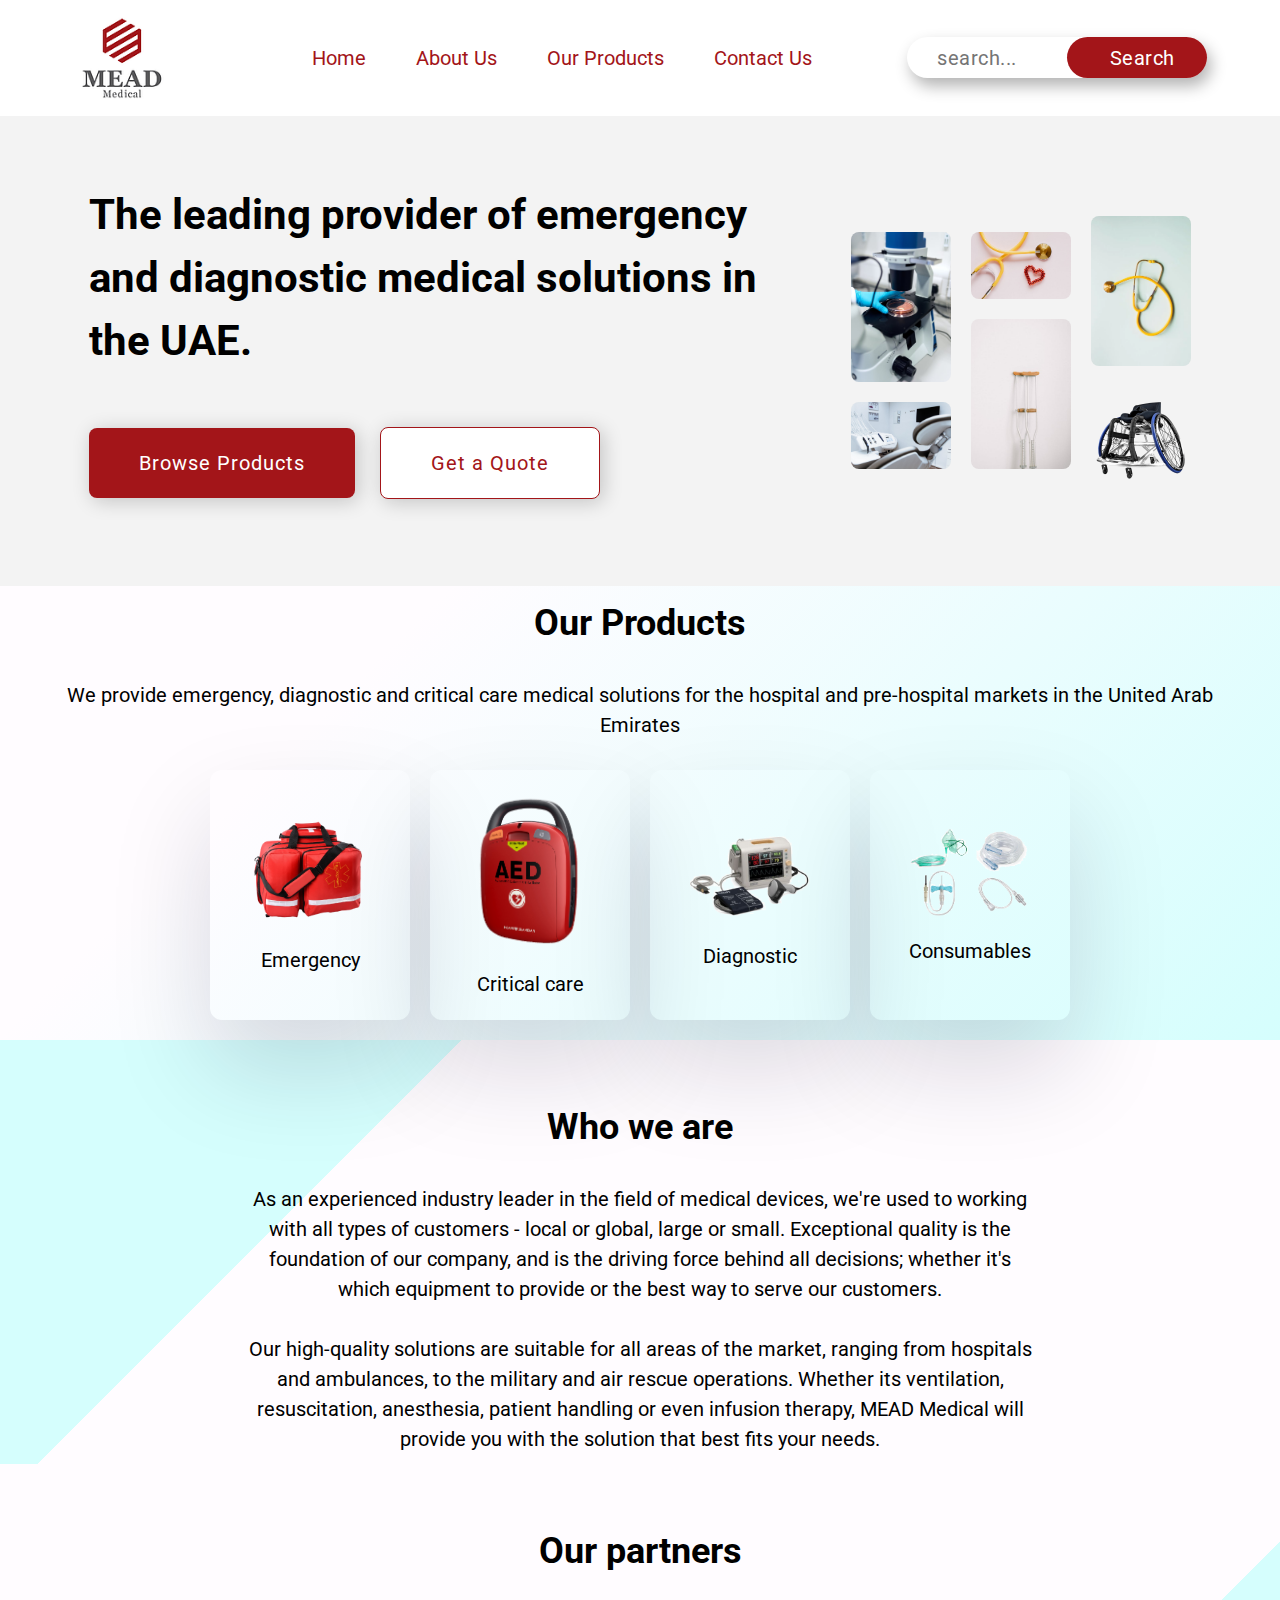
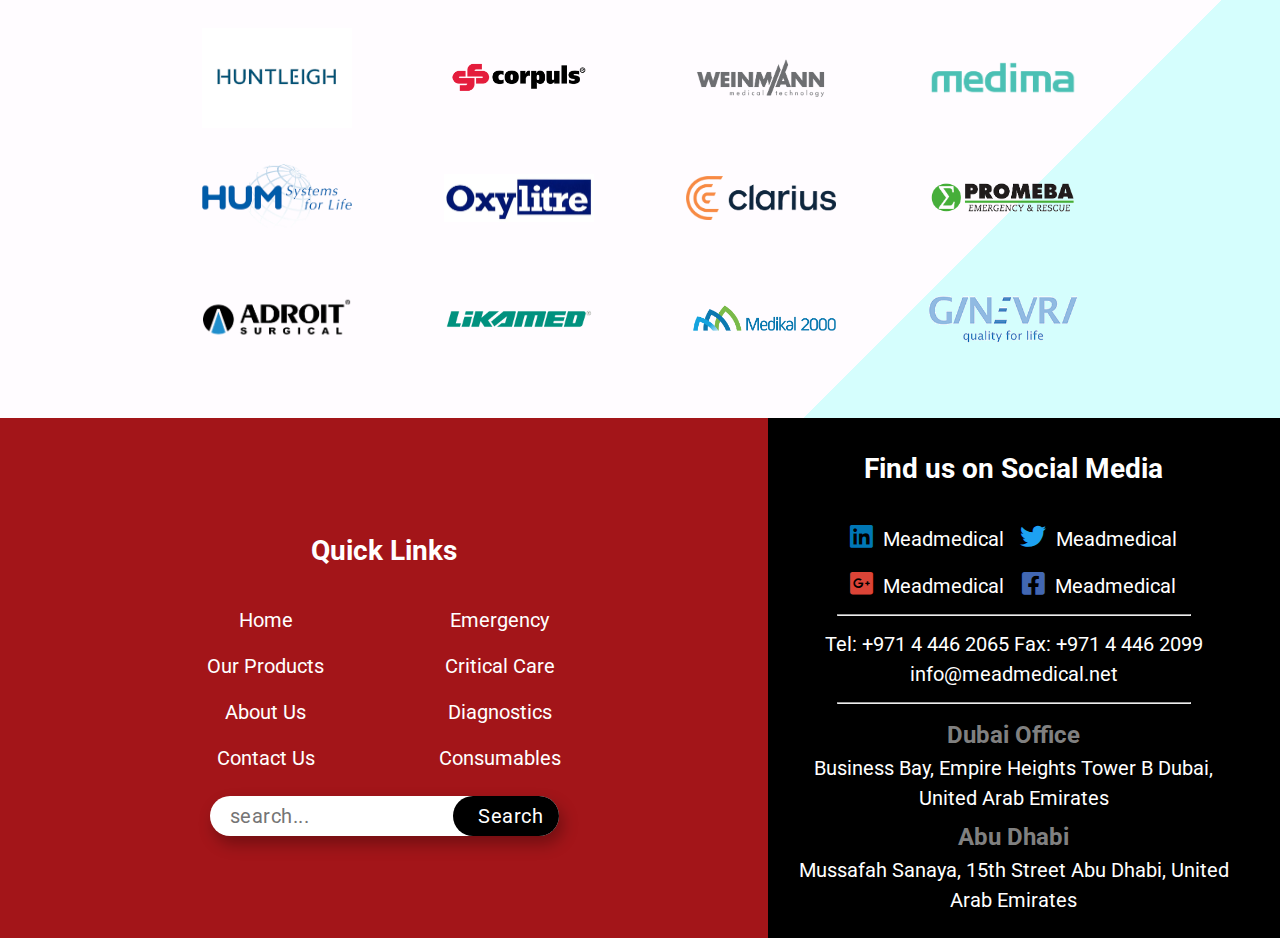
==== commit fe119b34: "media queries started" ====
--- a/index.html
+++ b/index.html
@@ -53,7 +53,7 @@
             The leading provider of emergency and diagnostic medical solutions
             in the UAE.
           </h1>
-          <div>
+          <div class="hero-buttons">
             <button class="hero-button">Browse Products</button>
             <button class="hero-button-2">Get a Quote</button>
           </div>
--- a/style.css
+++ b/style.css
@@ -91,6 +91,8 @@
   align-items: center;
   justify-content: center;
   margin: 0 auto;
+  flex-wrap: wrap;
+  gap: 20px;
 }
 
 header .flex-row {
@@ -120,35 +122,6 @@
   margin: 0 25px;
 }
 
-.flex-form input[type="submit"] {
-  background: #a31519;
-  border-radius: 30px;
-  color: #fff;
-  cursor: pointer;
-}
-
-.flex-form input[type="submit"]:hover {
-  background: #d73851;
-}
-
-.flex-form {
-  display: -webkit-box;
-  display: flex;
-  width: 300px;
-  border-radius: 30px;
-  box-shadow: 4px 8px 16px rgba(0, 0, 0, 0.3);
-}
-
-.flex-form > * {
-  border: 0;
-  padding: 0 0 0 10px;
-  line-height: 40px;
-  font-size: 1rem;
-  border-radius: 0;
-  outline: 0;
-  -webkit-appearance: none;
-  border-radius: 30px;
-}
 
 .text-left {
   align-items: flex-start;
@@ -168,21 +141,22 @@
 }
 
 .hero-col-2-left {
-  flex-basis: 50%;
+  flex-basis: 60%;
   display: flex;
   flex-direction: column;
   align-items: flex-start;
   justify-content: center;
   gap: 10px;
+  margin-bottom: 30px;
 }
 
 .hero-col-2-right {
-  flex-basis: 50%;
+  flex-basis: 0;
   display: flex;
   flex-direction: row;
   align-items: center;
   justify-content: center;
-  height: 400px;
+  max-height: 400px;
   margin-left: 50px;
   gap: 20px;
 }
@@ -192,7 +166,7 @@
   flex-direction: column;
   justify-content: space-between;
   align-items: center;
-  width: 150px;
+  width: 100px;
   gap: 20px;
 }
 
@@ -250,10 +224,9 @@
   align-items: center;
   justify-content: center;
   gap: 10px;
-  width: 300px;
-  height: 350px;
-  margin-left: 20px;
-  margin-bottom: 70px;
+  width: 200px;
+  height: 250px;
+  margin-bottom: 20px;
   box-shadow: rgba(17, 12, 46, 0.15) 0px 48px 100px 0px;
   border-radius: 12px;
 }
@@ -277,6 +250,7 @@
 .our-partners {
   background-color: #d5fefd;
   background-image: linear-gradient(135deg, #fffcff 74%, #d5fefd 0%);
+  margin-top: -70px;
 }
 
 .our-partners .flex-col {
@@ -286,7 +260,7 @@
 }
 
 .image-row{
-  width: 80%;
+  width: 90%;
   display: flex;
   gap: 20px;
   justify-content: center;
@@ -295,7 +269,7 @@
 }
 
 .partner-image{
-  width: 200px;
+  width: 150px;
   height: 100px;
   margin: 0 auto;
   display: flex;
@@ -308,26 +282,58 @@
   width: 100%
 }
 
+.flex-form input[type="submit"] {
+  background: #a31519;
+  border-radius: 30px;
+  color: #fff;
+  cursor: pointer;
+}
+
+.flex-form input[type="submit"]:hover {
+  background: #d73851;
+}
+
+.flex-form {
+  display: -webkit-box;
+  display: flex;
+  width: 300px;
+  border-radius: 30px;
+  box-shadow: 4px 8px 16px rgba(0, 0, 0, 0.3);
+}
+
+.flex-form > * {
+  border: 0;
+  padding: 0 0 0 10px;
+  line-height: 40px;
+  font-size: 1rem;
+  border-radius: 0;
+  outline: 0;
+  -webkit-appearance: none;
+  border-radius: 30px;
+}
+
 .footer {
   display: flex;
   text-align: center;
+  flex-wrap: wrap;
 }
 
 .footer-left {
   background-color: #a31519;
-  width: 60%;
+  flex-basis: 60%;
   display: flex;
   flex-direction: column;
   color: white;
   padding: 20px;
   justify-content: center;
+  align-items: center;
 }
 
 .footer-right {
   background-color: black;
   display: flex;
   flex-direction: column;
-  width: 40%;
+  flex-basis: 40%;
   color: white;
   padding: 20px 20px 20px 0;
 }
@@ -346,10 +352,13 @@
   justify-content: center;
   align-items: center;
   margin: 0 auto;
+  flex-wrap: wrap;
 }
 
 .footer-left .footer-row{
-  gap: 300px
+  width: 70%;
+  justify-content: space-around;
+  row-gap: 30px;
 }
 
 .footer-col p{
@@ -542,3 +551,46 @@
     width: 50%;
   }
 }
+
+@media only screen and (max-width: 1112px){
+  .hero-col-2-right{
+    display: none;
+  }
+
+  .hero-col-2-left {
+    flex-basis: 100%;
+  }
+
+  .hero-col-2-left{
+   text-align: center;
+  }
+  .hero-buttons{
+    margin: 0 auto;
+  }
+  
+}
+
+@media only screen and (max-width: 480px){
+  .flex-col, .who-we-are .flex-col, .products .flex-row, .image-row{
+    width: 100%;
+  }
+
+  .products .flex-col {
+    width: 70%;
+  }
+
+  .partner-image{
+    width: 150px;
+    height: 70px;
+  }
+h1{
+  margin-top: 40px;
+}
+
+}
+
+@media only screen and (max-width: 580px){
+.footer-right, .footer-left{
+  flex-basis: 100%;
+}
+}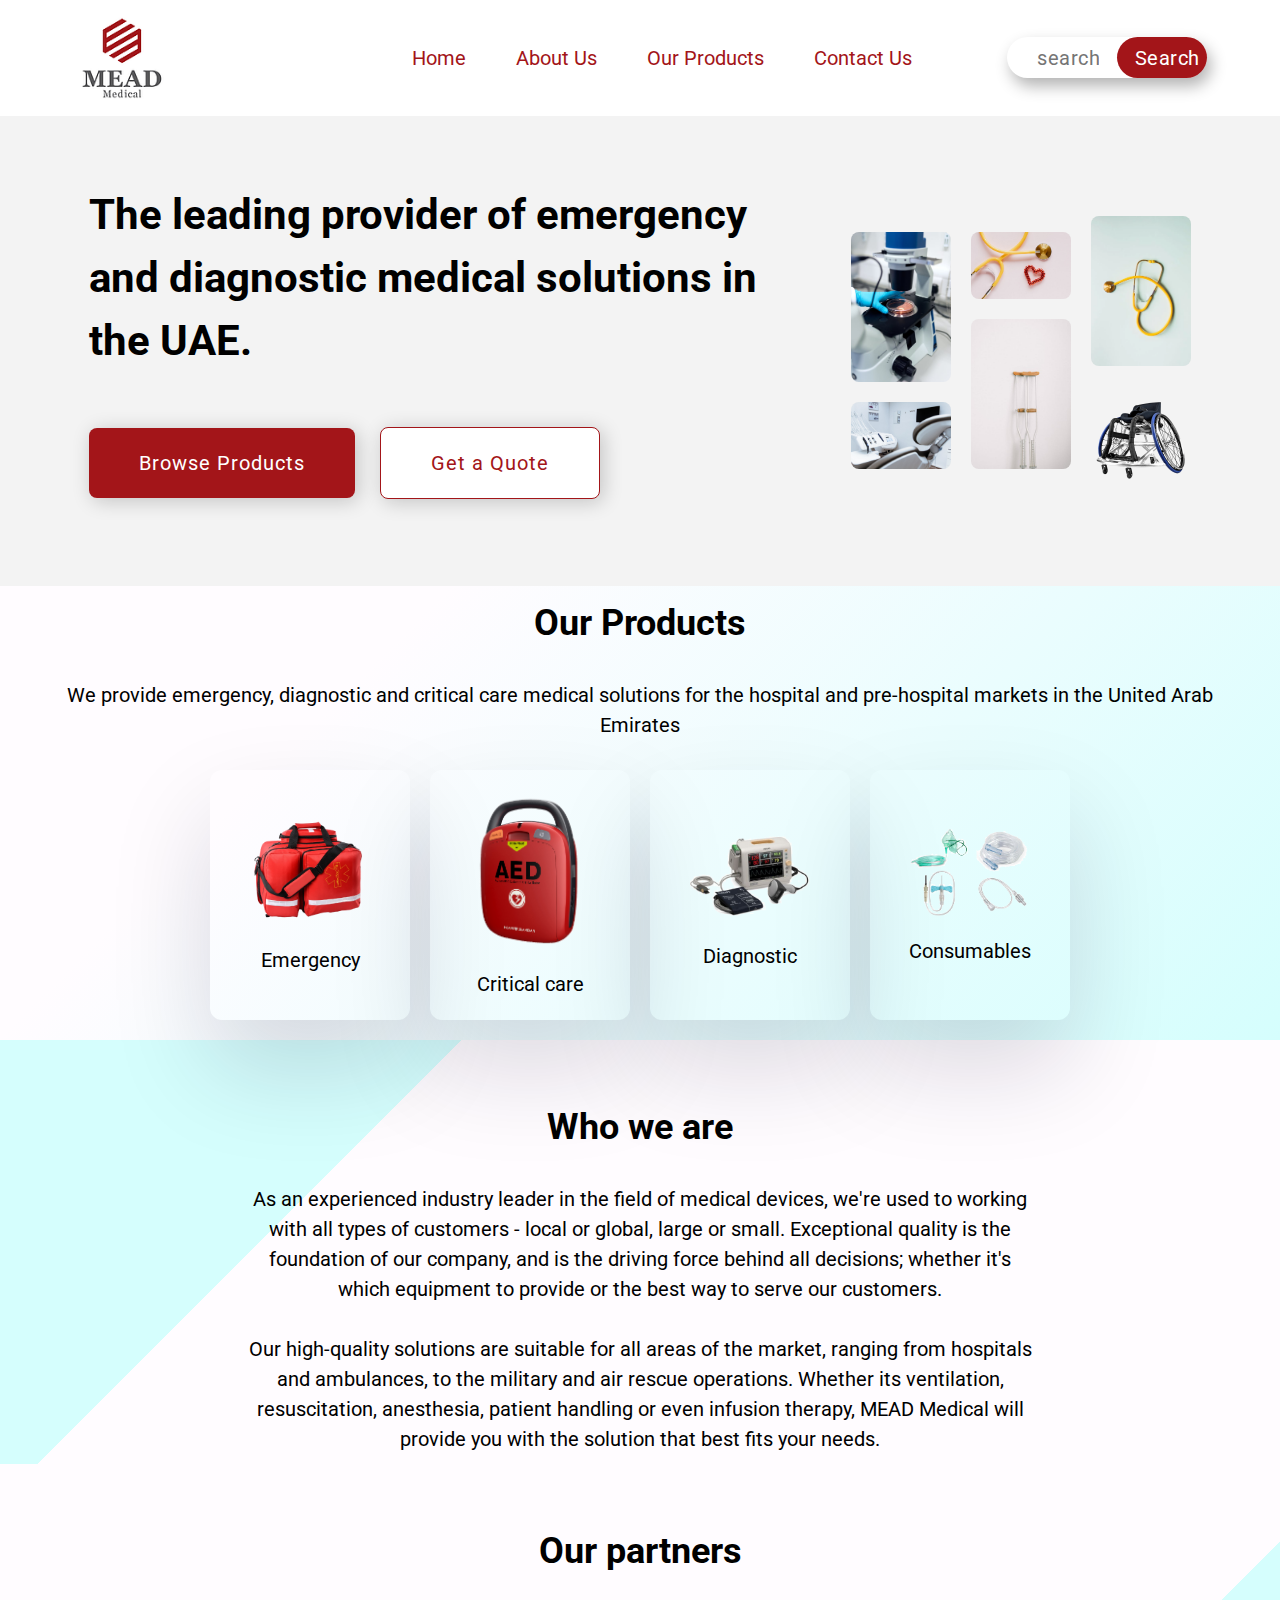
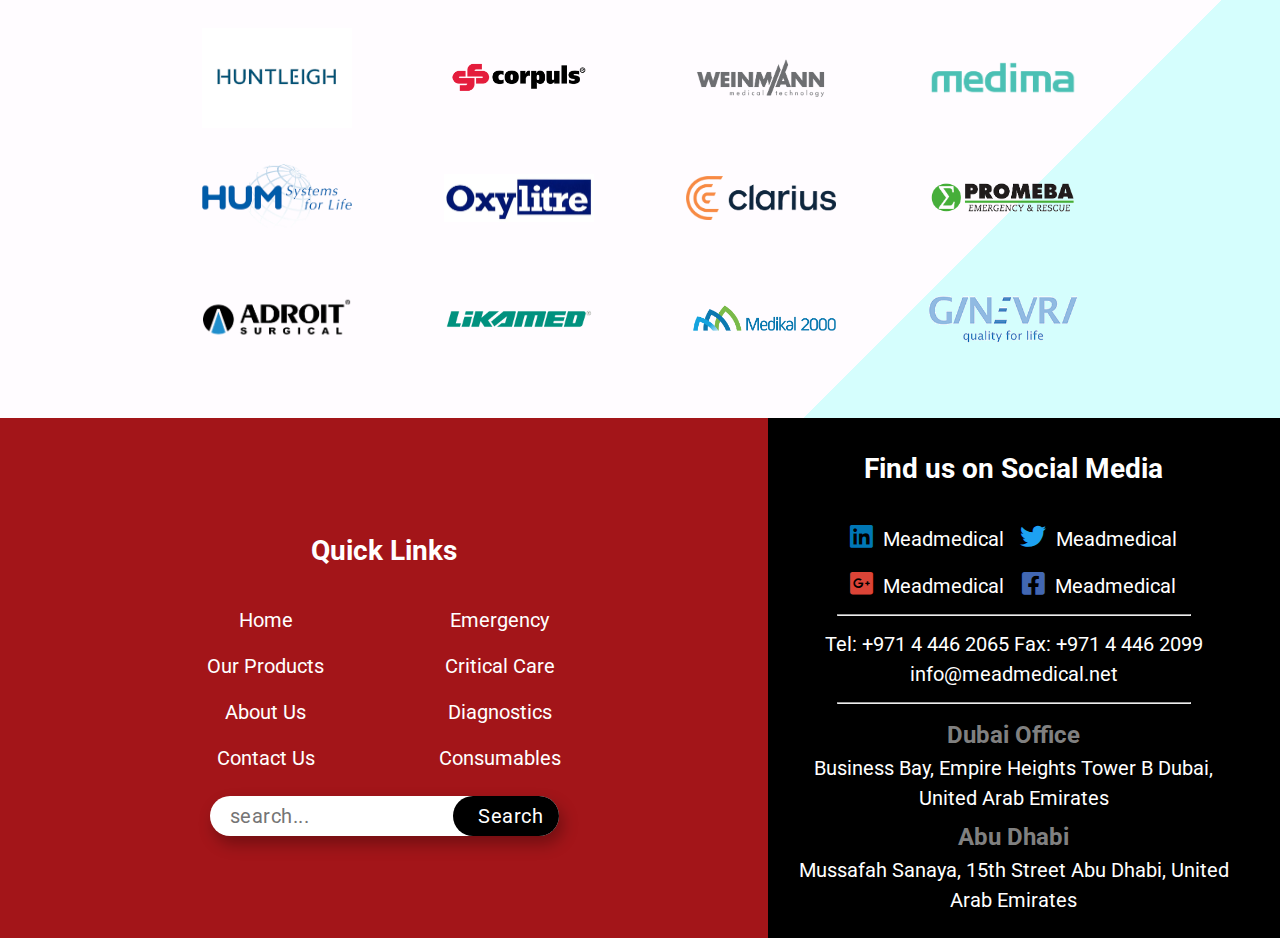
==== commit 8999b352: "hamburger menu completed" ====
--- a/index.html
+++ b/index.html
@@ -4,7 +4,13 @@
     <meta charset="UTF-8" />
     <meta http-equiv="X-UA-Compatible" content="IE=edge" />
     <meta name="viewport" content="width=device-width, initial-scale=1.0" />
-    <link rel="stylesheet" href="https://cdnjs.cloudflare.com/ajax/libs/font-awesome/5.15.4/css/all.min.css" integrity="sha512-1ycn6IcaQQ40/MKBW2W4Rhis/DbILU74C1vSrLJxCq57o941Ym01SwNsOMqvEBFlcgUa6xLiPY/NS5R+E6ztJQ==" crossorigin="anonymous" referrerpolicy="no-referrer" />
+    <link
+      rel="stylesheet"
+      href="https://cdnjs.cloudflare.com/ajax/libs/font-awesome/5.15.4/css/all.min.css"
+      integrity="sha512-1ycn6IcaQQ40/MKBW2W4Rhis/DbILU74C1vSrLJxCq57o941Ym01SwNsOMqvEBFlcgUa6xLiPY/NS5R+E6ztJQ=="
+      crossorigin="anonymous"
+      referrerpolicy="no-referrer"
+    />
     <!-- <link
       href="https://cdn.jsdelivr.net/npm/bootstrap@5.1.3/dist/css/bootstrap.min.css"
       rel="stylesheet"
@@ -34,6 +40,10 @@
               <a href="#" title="Tours">Contact Us</a>
             </li>
           </ul>
+          <div>
+            <img class="menu" src="menu.png" alt="" />
+            <img class="menu-close" src="menu-close.png" alt="" />
+          </div>
           <form class="flex-form">
             <label for="from">
               <i class="ion-location"></i>
@@ -132,52 +142,50 @@
         <h2>Our partners</h2>
         <div class="image-row">
           <div class="partner-image">
-            <img src="huntleigh.jpg" alt="">
-          </div>
-          <div class="partner-image">
-            <img src="corpuls.png" alt="">
-          </div>
-          <div class="partner-image">
-            <img src="weinmann.png" alt="">
-          </div>
-          <div class="partner-image">
-            <img src="medima.png" alt="">
-          </div>
-        </div>
-        
+            <img src="huntleigh.jpg" alt="" />
+          </div>
+          <div class="partner-image">
+            <img src="corpuls.png" alt="" />
+          </div>
+          <div class="partner-image">
+            <img src="weinmann.png" alt="" />
+          </div>
+          <div class="partner-image">
+            <img src="medima.png" alt="" />
+          </div>
+        </div>
+
         <div class="image-row">
           <div class="partner-image">
-            <img src="hum.png" alt="">
-          </div>
-          <div class="partner-image">
-            <img src="oxylitre.webp" alt="">
-          </div>
-          <div class="partner-image">
-            <img src="clarius.webp" alt="">
-          </div>
-          <div class="partner-image">
-            <img src="promeba.png" alt="">
+            <img src="hum.png" alt="" />
+          </div>
+          <div class="partner-image">
+            <img src="oxylitre.webp" alt="" />
+          </div>
+          <div class="partner-image">
+            <img src="clarius.webp" alt="" />
+          </div>
+          <div class="partner-image">
+            <img src="promeba.png" alt="" />
           </div>
         </div>
 
         <div class="image-row">
           <div class="partner-image">
-            <img src="adroit.png" alt="">
-          </div>
-          <div class="partner-image">
-            <img src="likamed.png" alt="">
-          </div>
-          <div class="partner-image">
-            <img src="medikal.png" alt="">
-          </div>
-          <div class="partner-image">
-            <img src="ginevri.png" alt="">
-          </div>
-        </div>
-
+            <img src="adroit.png" alt="" />
+          </div>
+          <div class="partner-image">
+            <img src="likamed.png" alt="" />
+          </div>
+          <div class="partner-image">
+            <img src="medikal.png" alt="" />
+          </div>
+          <div class="partner-image">
+            <img src="ginevri.png" alt="" />
+          </div>
+        </div>
       </div>
     </section>
-
 
     <div class="footer">
       <div class="footer-left">
@@ -199,8 +207,7 @@
           </div>
           <div class="footer-col">
             <form class="footer-form">
-              <label for="footer-from">
-              </label>
+              <label for="footer-from"> </label>
               <input type="search" placeholder="search..." />
               <input type="submit" value="Search" />
             </form>
@@ -220,16 +227,19 @@
               <p><i class="fab fa-facebook-square facebook"></i>Meadmedical</p>
             </div>
           </div>
-          <hr>
-          <p>Tel: +971 4 446 2065 Fax: +971 4 446 2099<br> info@meadmedical.net</p><hr>
+          <hr />
           <p>
-            <span>Dubai Office</span> <br>
-            Business Bay, Empire Heights Tower B Dubai, United Arab
-            Emirates
+            Tel: +971 4 446 2065 Fax: +971 4 446 2099<br />
+            info@meadmedical.net
+          </p>
+          <hr />
+          <p>
+            <span>Dubai Office</span> <br />
+            Business Bay, Empire Heights Tower B Dubai, United Arab Emirates
           </p>
           <p>
-            <span>Abu Dhabi </span> <br>Mussafah Sanaya, 15th Street Abu Dhabi, United Arab
-            Emirates
+            <span>Abu Dhabi </span> <br />Mussafah Sanaya, 15th Street Abu
+            Dhabi, United Arab Emirates
           </p>
         </div>
       </div>
@@ -286,10 +296,20 @@
     </section> -->
     <div class="footer"></div>
 
-    <script
-      src="https://cdn.jsdelivr.net/npm/bootstrap@5.1.3/dist/js/bootstrap.bundle.min.js"
-      integrity="sha384-ka7Sk0Gln4gmtz2MlQnikT1wXgYsOg+OMhuP+IlRH9sENBO0LRn5q+8nbTov4+1p"
-      crossorigin="anonymous"
-    ></script>
+    <script>
+      let menuList = document.querySelector("ul");
+
+      document.querySelector(".menu").onclick = function () {
+        document.querySelector(".menu").style.display = "none";
+        document.querySelector(".menu-close").style.display = "block";
+        menuList.style.height = "20%";
+      };
+
+      document.querySelector(".menu-close").onclick = function () {
+        document.querySelector(".menu-close").style.display = "none";
+        document.querySelector(".menu").style.display = "block";
+        menuList.style.height = "0";
+      };
+    </script>
   </body>
 </html>
--- a/style.css
+++ b/style.css
@@ -54,10 +54,19 @@
 }
 
 a {
-  color: #a31519;
+  color: #A31519;
   text-decoration: none;
   cursor: pointer;
 }
+
+
+.menu, .menu-close{
+  width: 48px;
+  height: 48px;
+  display: none;
+  cursor: pointer;
+}
+
 
 h1 {
   font-size: 2.1rem;
@@ -178,7 +187,7 @@
 
 .hero-button {
   color: #ffffff;
-  background-color: #a31519;
+  background-color: #A31519;
   padding: 20px 50px;
   margin-top: 15px;
   font-size: 1rem;
@@ -191,14 +200,14 @@
 }
 
 .hero-button-2 {
-  color: #a31519;
+  color: #A31519;
   background-color: #fff;
   padding: 20px 50px;
   margin-top: 15px;
   margin-left: 20px;
   font-size: 1rem;
   letter-spacing: 1px;
-  border: 1px solid #a31519;
+  border: 1px solid #A31519;
   border-radius: 8px;
   box-shadow: 3px 3px 20px rgba(0, 0, 0, 0.2);
   -webkit-transition: all 0.2s;
@@ -283,7 +292,7 @@
 }
 
 .flex-form input[type="submit"] {
-  background: #a31519;
+  background: #A31519;
   border-radius: 30px;
   color: #fff;
   cursor: pointer;
@@ -319,7 +328,7 @@
 }
 
 .footer-left {
-  background-color: #a31519;
+  background-color: #A31519;
   flex-basis: 60%;
   display: flex;
   flex-direction: column;
@@ -443,7 +452,7 @@
 textarea:focus,
 input:focus {
   outline: none;
-  border-color: #a31519;
+  border-color: #A31519;
 }
 
 select {
@@ -552,7 +561,54 @@
   }
 }
 
-@media only screen and (max-width: 1112px){
+@media only screen and (max-width: 1288px){
+
+  ul {
+    justify-content: center;
+    align-items: center;
+    padding-left: 15px;
+  }
+  
+  nav {
+    justify-content: space-between;
+    align-items: center;
+    gap: 35px;
+  }
+
+  .flex-form {
+    display: -webkit-box;
+    display: flex;
+    width: 200px;
+    border-radius: 30px;
+    box-shadow: 4px 8px 16px rgba(0, 0, 0, 0.3);
+  }
+}
+
+@media only screen and (max-width: 1138px){
+
+ .flex-form{
+    display: none;
+  }
+
+  ul{
+    position: absolute;
+    top: 10.8%;
+    left: 0;
+    background: #A31519;
+    height: 0;
+    width: 100%;
+    overflow: hidden;
+    transition: ease-in 0.2s;
+  }
+
+a{
+  color: white;
+}
+
+.menu{
+  display: block;
+}
+
   .hero-col-2-right{
     display: none;
   }
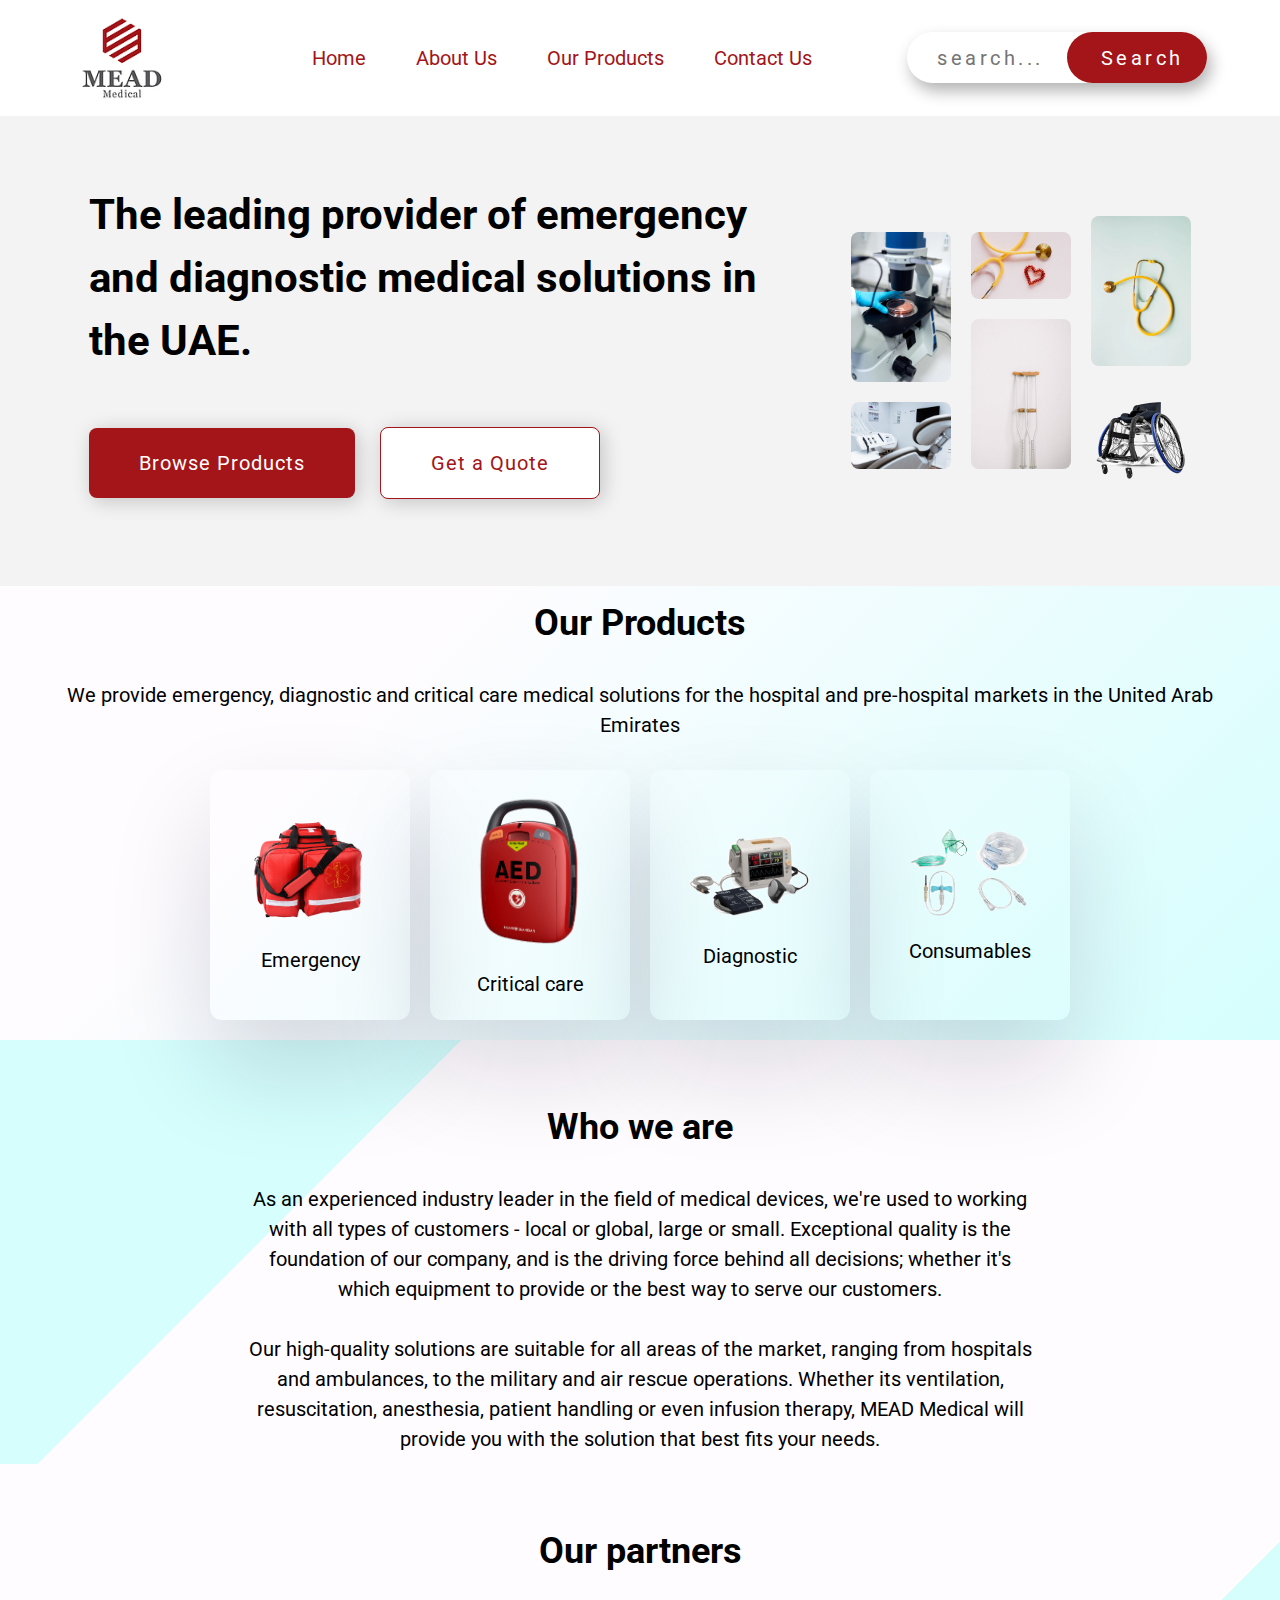
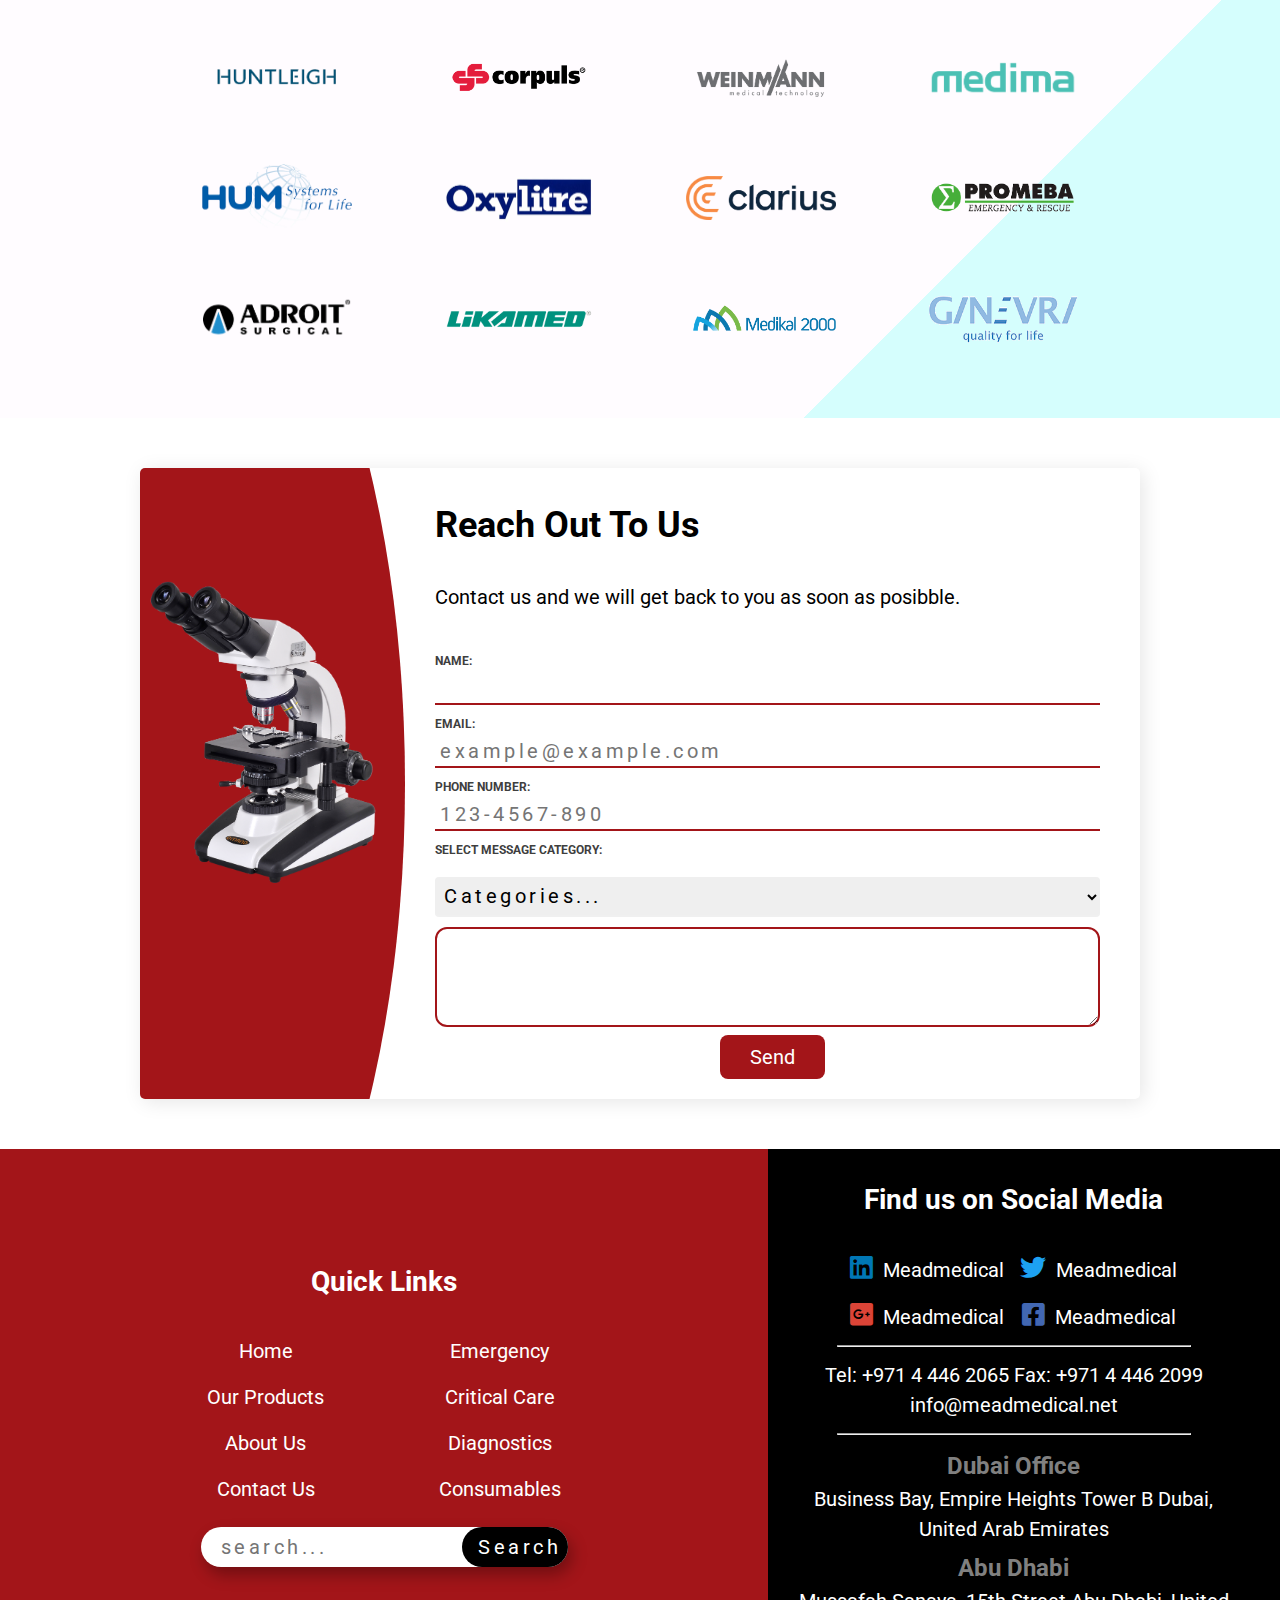
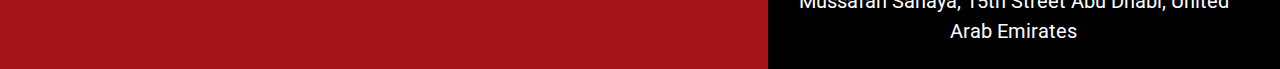
==== commit 265d32a8: "done" ====
--- a/index.html
+++ b/index.html
@@ -11,12 +11,7 @@
       crossorigin="anonymous"
       referrerpolicy="no-referrer"
     />
-    <!-- <link
-      href="https://cdn.jsdelivr.net/npm/bootstrap@5.1.3/dist/css/bootstrap.min.css"
-      rel="stylesheet"
-      integrity="sha384-1BmE4kWBq78iYhFldvKuhfTAU6auU8tT94WrHftjDbrCEXSU1oBoqyl2QvZ6jIW3"
-      crossorigin="anonymous"
-    /> -->
+   
     <link rel="stylesheet" href="style.css" />
     <title>MEAD Medical</title>
   </head>
@@ -24,7 +19,7 @@
     <!-- Header -->
     <header>
       <div class="flex-row">
-        <img class="logo" src="mead-logo.webp" alt="" />
+        <img class="logo" src="images/mead-logo.webp" alt="" />
         <nav>
           <ul>
             <li>
@@ -41,8 +36,8 @@
             </li>
           </ul>
           <div>
-            <img class="menu" src="menu.png" alt="" />
-            <img class="menu-close" src="menu-close.png" alt="" />
+            <img class="menu" src="images/menu.png" alt="" />
+            <img class="menu-close" src="images/menu-close.png" alt="" />
           </div>
           <form class="flex-form">
             <label for="from">
@@ -71,16 +66,16 @@
 
         <div class="hero-col-2-right">
           <div class="hero-col-2-right-image-holder">
-            <img class="" src="microscope.jpeg" />
-            <img class="" src="light.jpeg" />
+            <img class="" src="images/microscope.jpeg" />
+            <img class="" src="images/light.jpeg" />
           </div>
           <div class="hero-col-2-right-image-holder">
-            <img class="" src="stethoscope3.jpeg" />
-            <img class="" src="cruches.jpeg" />
+            <img class="" src="images/stethoscope3.jpeg" />
+            <img class="" src="images/cruches.jpeg" />
           </div>
           <div class="hero-col-2-right-image-holder">
-            <img class="" src="stethoscope.webp" />
-            <img class="" src="wheelchair.png" />
+            <img class="" src="images/stethoscope.webp" />
+            <img class="" src="images/wheelchair.png" />
           </div>
         </div>
       </div>
@@ -96,22 +91,22 @@
       </div>
       <div class="flex-row">
         <div class="card">
-          <img src="emergency.png" />
+          <img src="images/emergency.png" />
           <p class="card-text">Emergency</p>
         </div>
 
         <div class="card">
-          <img src="critical-care.png" />
+          <img src="images/critical-care.png" />
           <p class="card-text">Critical care</p>
         </div>
 
         <div class="card">
-          <img src="diagnostics.png" />
+          <img src="images/diagnostics.png" />
           <p class="card-text">Diagnostic</p>
         </div>
 
         <div class="card">
-          <img src="consumables.png" />
+          <img src="images/consumables.png" />
           <p class="card-text">Consumables</p>
         </div>
       </div>
@@ -142,47 +137,91 @@
         <h2>Our partners</h2>
         <div class="image-row">
           <div class="partner-image">
-            <img src="huntleigh.jpg" alt="" />
-          </div>
-          <div class="partner-image">
-            <img src="corpuls.png" alt="" />
-          </div>
-          <div class="partner-image">
-            <img src="weinmann.png" alt="" />
-          </div>
-          <div class="partner-image">
-            <img src="medima.png" alt="" />
+            <img src="images/huntleigh.png" alt="" />
+          </div>
+          <div class="partner-image">
+            <img src="images/corpuls.png" alt="" />
+          </div>
+          <div class="partner-image">
+            <img src="images/weinmann.png" alt="" />
+          </div>
+          <div class="partner-image">
+            <img src="images/medima.png" alt="" />
           </div>
         </div>
 
         <div class="image-row">
           <div class="partner-image">
-            <img src="hum.png" alt="" />
-          </div>
-          <div class="partner-image">
-            <img src="oxylitre.webp" alt="" />
-          </div>
-          <div class="partner-image">
-            <img src="clarius.webp" alt="" />
-          </div>
-          <div class="partner-image">
-            <img src="promeba.png" alt="" />
+            <img src="images/hum.png" alt="" />
+          </div>
+          <div class="partner-image">
+            <img src="images/oxyliter.png" alt="" />
+          </div>
+          <div class="partner-image">
+            <img src="images/clarius.webp" alt="" />
+          </div>
+          <div class="partner-image">
+            <img src="images/promeba.png" alt="" />
           </div>
         </div>
 
         <div class="image-row">
           <div class="partner-image">
-            <img src="adroit.png" alt="" />
-          </div>
-          <div class="partner-image">
-            <img src="likamed.png" alt="" />
-          </div>
-          <div class="partner-image">
-            <img src="medikal.png" alt="" />
-          </div>
-          <div class="partner-image">
-            <img src="ginevri.png" alt="" />
-          </div>
+            <img src="images/adroit.png" alt="" />
+          </div>
+          <div class="partner-image">
+            <img src="images/likamed.png" alt="" />
+          </div>
+          <div class="partner-image">
+            <img src="images/medikal.png" alt="" />
+          </div>
+          <div class="partner-image">
+            <img src="images/ginevri.png" alt="" />
+          </div>
+        </div>
+      </div>
+    </section>
+
+    <section class="contact-us">
+      <div class="form-container">
+        <div class="form-featured">
+          <div class="form-circle"></div>
+          <img src="images/microscope2.png" class="form-product" />
+        </div>
+        <div class="form-content">
+          <h2>Reach Out To Us</h2>
+          <p>Contact us and we will get back to you as soon as posibble.</p>
+
+          <label for="name">Name:</label>
+          <input name="name" type="text" required />
+
+          <label for="email">Email:</label>
+          <input
+            name="email"
+            type="email"
+            placeholder="example@example.com"
+            required
+          />
+
+          <label for="number">Phone number:</label>
+          <input name="number" type="tel" placeholder="123-4567-890" required />
+
+          <label for="categories">Select message category:</label>
+          <select name="" id="">
+            <option value="">Categories...</option>
+            <option value="">Emmergency</option>
+            <option value="">Critical care</option>
+            <option value="">Diagnostic</option>
+            <option value="">Consumables</option>
+          </select>
+
+          <textarea name="" id="" cols="30" rows="10"></textarea>
+
+          <div class="form-item">
+            <button type="submit" class="send-button">Send</button>
+          </div>
+
+          
         </div>
       </div>
     </section>
@@ -207,7 +246,7 @@
           </div>
           <div class="footer-col">
             <form class="footer-form">
-              <label for="footer-from"> </label>
+              <label for="footer-form"> </label>
               <input type="search" placeholder="search..." />
               <input type="submit" value="Search" />
             </form>
@@ -245,57 +284,6 @@
       </div>
     </div>
 
-    <!-- <section class="contact-us">
-      <div class="form-container">
-        <div class="form-featured">
-          <div class="form-circle"></div>
-          <img src="microscope2.png" class="form-product" />
-        </div>
-        <div class="form-content">
-          <h2>Reach Out To Us</h2>
-          <p class="lead">
-            Contact us and we will get back to you as soon as posibble
-          </p>
-          <form>
-            <ul class="form-list">
-              <li class="form-list__row">
-                <label>Name</label>
-                <input type="text" name="" required="" />
-              </li>
-              <li class="form-list__row">
-                <label>Email</label>
-                <input
-                  type="text"
-                  placeholder="example@example.com"
-                  required=""
-                />
-              </li>
-              <li class="form-list__row">
-                <label>Phone Number</label>
-                <input type="tel" placeholder="123-4567-890" required />
-              </li>
-
-              <li class="form-list__row">
-                <label>Please select a subject</label>
-                <select required="">
-                  <option value="">Laboratory</option>
-                  <option value="">Ward</option>
-                  <option value="">Supply</option>
-                </select>
-              </li>
-              <li>
-                <textarea></textarea>
-              </li>
-              <li>
-                <button type="submit" class="button">Send</button>
-              </li>
-            </ul>
-          </form>
-        </div>
-      </div>
-    </section> -->
-    <div class="footer"></div>
-
     <script>
       let menuList = document.querySelector("ul");
 
--- a/style.css
+++ b/style.css
@@ -54,20 +54,19 @@
 }
 
 a {
-  color: #A31519;
+  color: #a31519;
   text-decoration: none;
   cursor: pointer;
 }
 
-
-.menu, .menu-close{
+.menu,
+.menu-close {
   width: 48px;
   height: 48px;
   display: none;
   cursor: pointer;
 }
 
-
 h1 {
   font-size: 2.1rem;
   font-weight: 700;
@@ -80,7 +79,7 @@
   margin: 10px 0 1.5rem;
 }
 
-h3{
+h3 {
   font-size: 1.4rem;
   font-weight: 700;
   margin: 10px 0 1.5rem;
@@ -130,7 +129,6 @@
 header nav li {
   margin: 0 25px;
 }
-
 
 .text-left {
   align-items: flex-start;
@@ -187,7 +185,7 @@
 
 .hero-button {
   color: #ffffff;
-  background-color: #A31519;
+  background-color: #a31519;
   padding: 20px 50px;
   margin-top: 15px;
   font-size: 1rem;
@@ -200,14 +198,14 @@
 }
 
 .hero-button-2 {
-  color: #A31519;
+  color: #a31519;
   background-color: #fff;
   padding: 20px 50px;
   margin-top: 15px;
   margin-left: 20px;
   font-size: 1rem;
   letter-spacing: 1px;
-  border: 1px solid #A31519;
+  border: 1px solid #a31519;
   border-radius: 8px;
   box-shadow: 3px 3px 20px rgba(0, 0, 0, 0.2);
   -webkit-transition: all 0.2s;
@@ -251,7 +249,7 @@
   background-image: linear-gradient(315deg, #fffcff 74%, #d5fefd 0%);
 }
 
-.who-we-are .flex-col{
+.who-we-are .flex-col {
   width: 70%;
   padding: 50px;
 }
@@ -268,7 +266,7 @@
   gap: 20px;
 }
 
-.image-row{
+.image-row {
   width: 90%;
   display: flex;
   gap: 20px;
@@ -277,7 +275,7 @@
   flex-wrap: wrap;
 }
 
-.partner-image{
+.partner-image {
   width: 150px;
   height: 100px;
   margin: 0 auto;
@@ -286,13 +284,13 @@
   justify-content: center;
 }
 
-.partner-image img{
+.partner-image img {
   height: auto;
-  width: 100%
+  width: 100%;
 }
 
 .flex-form input[type="submit"] {
-  background: #A31519;
+  background: #a31519;
   border-radius: 30px;
   color: #fff;
   cursor: pointer;
@@ -328,7 +326,7 @@
 }
 
 .footer-left {
-  background-color: #A31519;
+  background-color: #a31519;
   flex-basis: 60%;
   display: flex;
   flex-direction: column;
@@ -364,48 +362,48 @@
   flex-wrap: wrap;
 }
 
-.footer-left .footer-row{
+.footer-left .footer-row {
   width: 70%;
   justify-content: space-around;
   row-gap: 30px;
 }
 
-.footer-col p{
+.footer-col p {
   margin-right: 300px;
 }
 .footer p {
   margin: 3px;
 }
 
-hr{
+hr {
   color: white;
   width: 80%;
   margin: 10px;
 }
 
-span{
+span {
   color: grey;
   font-weight: bold;
   font-size: 1.2rem;
 }
 
-i{
+i {
   margin-right: 10px;
 }
 
-.facebook{
-  color: #4267B2;
-}
-
-.linkedin{
+.facebook {
+  color: #4267b2;
+}
+
+.linkedin {
   color: #0077b5;
 }
-.twitter{
-  color: #1DA1F2
-}
-
-.google{
-  color: #DB4437;
+.twitter {
+  color: #1da1f2;
+}
+
+.google {
+  color: #db4437;
 }
 
 .footer-form input[type="submit"] {
@@ -440,8 +438,8 @@
 textarea,
 input,
 select {
-  width: 90%;
-  min-height: 30px;
+  width: 60%;
+  min-height: 20px;
   padding-left: 5px;
   padding-right: 5px;
   letter-spacing: 0.5px;
@@ -452,7 +450,7 @@
 textarea:focus,
 input:focus {
   outline: none;
-  border-color: #A31519;
+  border-color: #a31519;
 }
 
 select {
@@ -460,53 +458,14 @@
   margin-top: 15px;
 }
 
-.form-list {
-  padding-left: 0;
-  list-style: none;
-}
-.form-list__row {
-  margin-bottom: 10px;
-}
-.form-list__row label {
+label {
   position: relative;
-  display: block;
+  display: inline-block;
   text-transform: uppercase;
-  font-weight: 600;
-  font-size: 11px;
-  letter-spacing: 0.5px;
+  font-size: 12px;
   color: #3e3e3e;
   font-weight: bold;
-}
-
-.form-list__row--inline {
-  display: -ms-flexbox;
-  display: -webkit-box;
-  display: flex;
-  -ms-flex-pack: justify;
-  -webkit-box-pack: justify;
-  justify-content: space-between;
-}
-.form-list__row--inline > :first-child {
-  -ms-flex: 2;
-  -webkit-box-flex: 2;
-  flex: 2;
-  padding-right: 20px;
-}
-.form-list__row--inline > :nth-child(2n) {
-  -ms-flex: 1;
-  -webkit-box-flex: 1;
-  flex: 1;
-}
-.form-list__input-inline {
-  display: -ms-flexbox;
-  display: -webkit-box;
-  display: flex;
-  -ms-flex-pack: justify;
-  -webkit-box-pack: justify;
-  justify-content: space-between;
-}
-.form-list__input-inline > * {
-  width: 70%;
+  margin-top: 10px;
 }
 
 .form-container {
@@ -514,10 +473,11 @@
   display: -webkit-box;
   display: flex;
   margin: auto;
-  width: 90%;
+  width: 80%;
+  max-width: 1000px;
   min-height: 400px;
   margin-top: 50px;
-  margin-bottom: 125px;
+  margin-bottom: 50px;
   background-color: #fff;
   border-radius: 5px;
   box-shadow: 3px 3px 20px rgba(0, 0, 0, 0.1);
@@ -525,7 +485,7 @@
 
 .form-featured {
   position: relative;
-  -ms-flex: 3;
+  -ms-flex: 1;
   -webkit-box-flex: 1;
   flex: 1;
   min-width: 230px;
@@ -537,79 +497,136 @@
 
 .form-product {
   position: absolute;
-  top: 0;
+  top: 18%;
   left: 50%;
   max-width: 85%;
   -webkit-transform: translateX(calc(-50% - 10px));
   transform: translateX(calc(-50% - 10px));
 }
+
 .form-content {
   -ms-flex: 3;
   -webkit-box-flex: 3;
   flex: 3;
+  padding: 20px 30px;
+}
+
+.form-item{
+  text-align: center;
+}
+
+.form-circle {
+  position: absolute;
+  top: 0;
+  left: 0;
+  height: 200%;
+  width: 200%;
+  background-color: #a31519;
+  border-radius: 50%;
+  -webkit-transform: translateX(-50%) translateY(-25%);
+  transform: translateX(-50%) translateY(-25%);
+}
+
+input,
+textarea,
+select {
+  width: calc(100% - 10px);
+  min-height: 30px;
+  padding-left: 5px;
+  padding-right: 5px;
+  letter-spacing: 3.5px;
+  border: 0;
+  border-bottom: 2px solid #f0f0f0;
+}
+input:required {
+  border-color: #a31519;
+}
+input:valid {
+  border-color: green;
+}
+input:focus {
+  outline: none;
+  border-color: #333;
 }
 
 textarea {
-  border: 1px solid grey;
+  height: 100px;
+  border: 2px solid #a31519;
   border-radius: 12px;
-  height: 100px;
-}
-
-@media (min-width: 768px) {
-  .news-input {
-    width: 50%;
-  }
-}
-
-@media only screen and (max-width: 1288px){
-
+  margin-top: 10px;
+}
+
+select {
+  height: 40px;
+}
+
+.send-button {
+  padding: 7px 30px;
+  border-radius: 8px;
+  border: none;
+  background: #a31519;
+  color: #fff;
+  cursor: pointer;
+}
+
+.send-button:hover{
+  background: red;
+}
+
+@media only screen and (max-width: 1315px) {
   ul {
+    padding-left: 15px;
+  }
+
+  nav {
     justify-content: center;
     align-items: center;
-    padding-left: 15px;
-  }
-  
+    gap: 35px;
+  }
+}
+
+@media only screen and (max-width: 1221px){
+
+  ul {
+    padding-left: 5px;
+  }
+
   nav {
-    justify-content: space-between;
+    justify-content: center;
     align-items: center;
-    gap: 35px;
-  }
-
+    gap: 15px;
+  }
+
+}
+
+@media only screen and (max-width: 1170px) {
   .flex-form {
-    display: -webkit-box;
-    display: flex;
-    width: 200px;
-    border-radius: 30px;
-    box-shadow: 4px 8px 16px rgba(0, 0, 0, 0.3);
-  }
-}
-
-@media only screen and (max-width: 1138px){
-
- .flex-form{
     display: none;
   }
 
-  ul{
+  ul {
     position: absolute;
     top: 10.8%;
     left: 0;
-    background: #A31519;
+    background: #a31519;
     height: 0;
     width: 100%;
     overflow: hidden;
     transition: ease-in 0.2s;
-  }
-
-a{
-  color: white;
-}
-
-.menu{
-  display: block;
-}
-
-  .hero-col-2-right{
+    display: flex;
+    flex-direction: column;
+    row-gap: 20px;
+  }
+
+  ul a {
+    color: white;
+  }
+
+  .menu {
+    display: block;
+  }
+
+  .hero-col-2-right {
     display: none;
   }
 
@@ -617,17 +634,31 @@
     flex-basis: 100%;
   }
 
-  .hero-col-2-left{
-   text-align: center;
-  }
-  .hero-buttons{
+  .hero-col-2-left {
+    text-align: center;
+  }
+  .hero-buttons {
     margin: 0 auto;
   }
-  
-}
-
-@media only screen and (max-width: 480px){
-  .flex-col, .who-we-are .flex-col, .products .flex-row, .image-row{
+}
+
+@media only screen and (max-width: 710px) {
+  .form-container {
+    width: 90%;
+  }
+}
+
+@media only screen and (max-width: 644px) {
+  .form-featured {
+    display: none;
+  }
+}
+
+@media only screen and (max-width: 480px) {
+  .flex-col,
+  .who-we-are .flex-col,
+  .products .flex-row,
+  .image-row {
     width: 100%;
   }
 
@@ -635,18 +666,30 @@
     width: 70%;
   }
 
-  .partner-image{
+  .partner-image {
     width: 150px;
     height: 70px;
   }
-h1{
-  margin-top: 40px;
-}
-
-}
-
-@media only screen and (max-width: 580px){
-.footer-right, .footer-left{
-  flex-basis: 100%;
-}
-}+  h1 {
+    margin-top: 40px;
+  }
+}
+
+@media only screen and (max-width: 580px) {
+  .footer-right,
+  .footer-left {
+    flex-basis: 100%;
+  }
+}
+
+/* 
+@media only screen and (max-width: 568px){
+  ul{
+    flex-wrap: nowrap;
+  }
+  ul a{
+    display: block;
+    margin: 0 auto;
+    border: 1px solid blue;
+  }
+  } */
